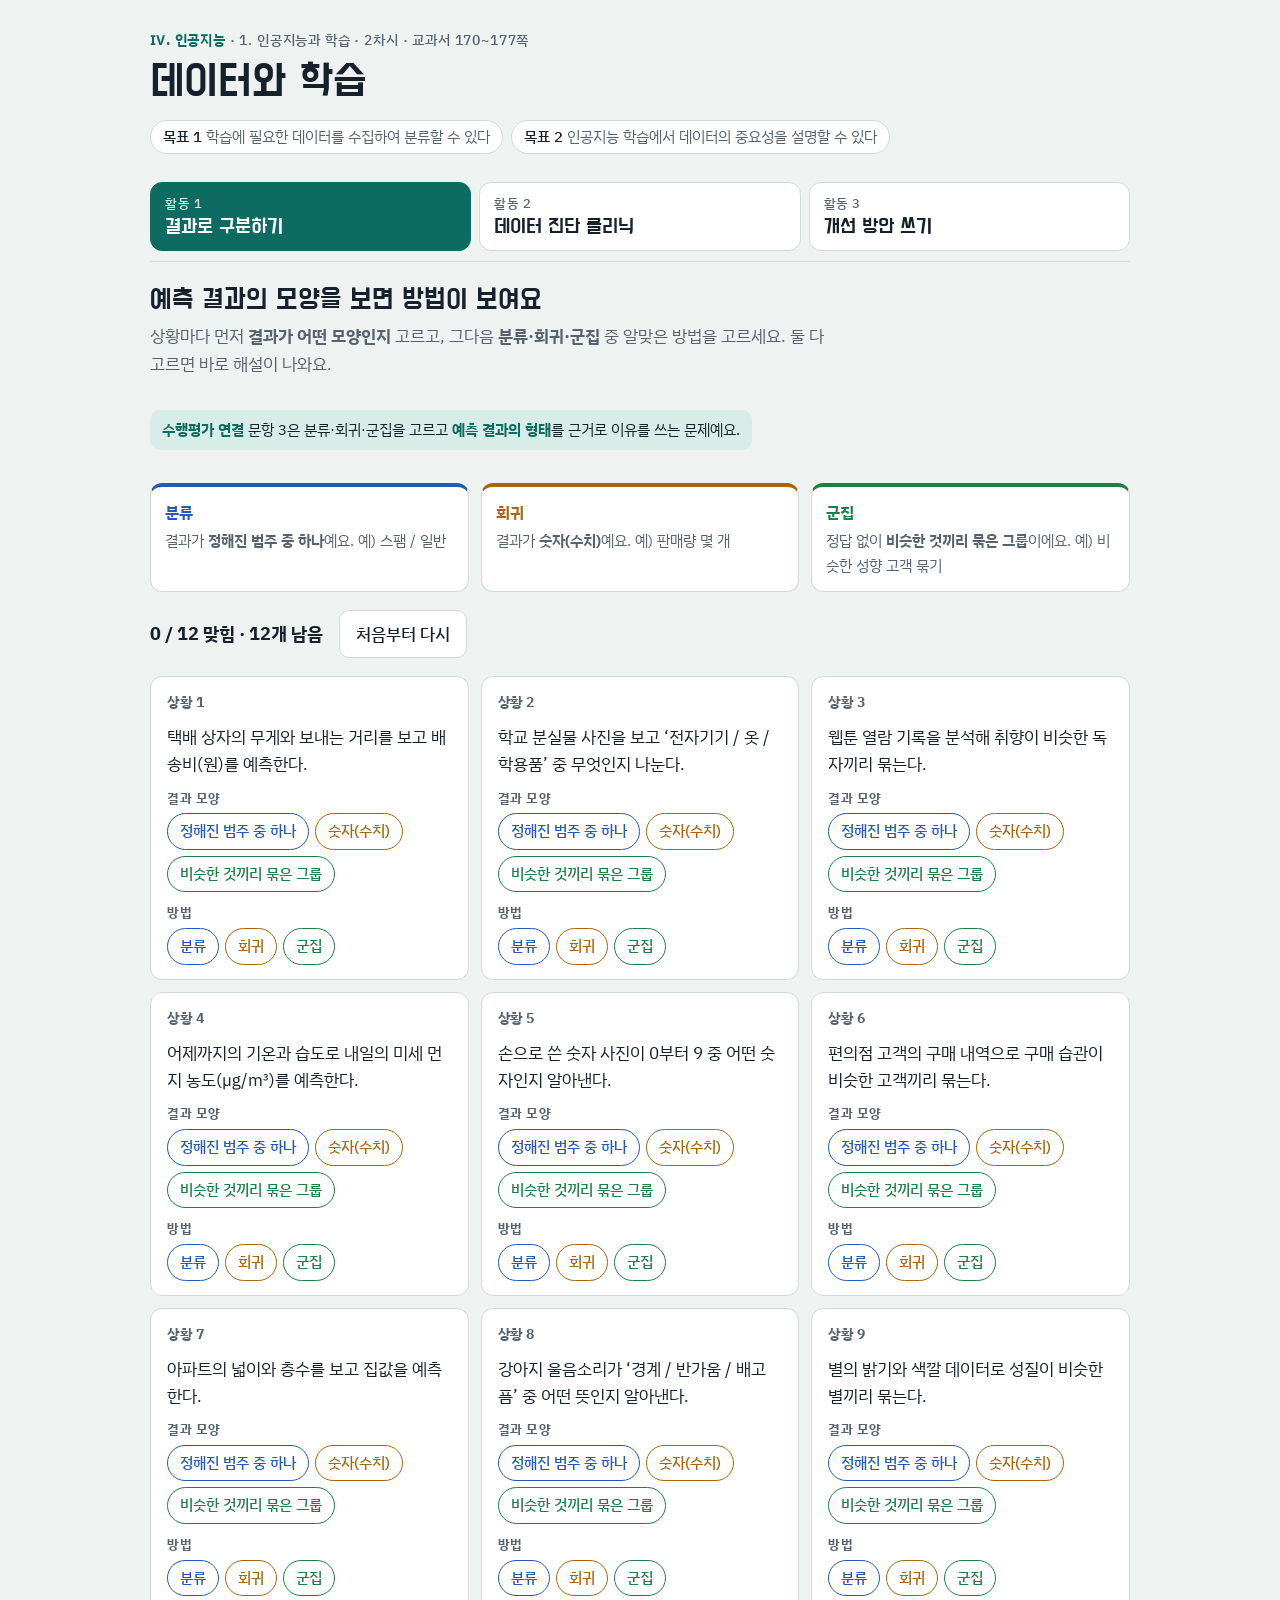
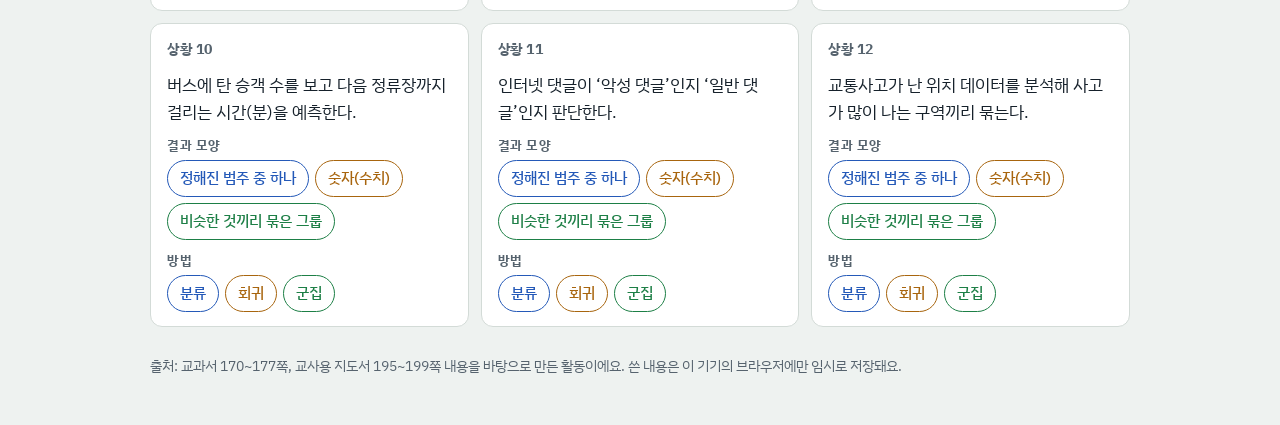
==== ai-lesson2/index.html @ ac7cb2c9 "ai-lesson2: 인공지능 2차시 활동 사이트 추가 Co-Authored-By: Claude Opus 5.5 <noreply@anthropic.com> Claude-Sessio" ====
<!DOCTYPE html>
<html lang="ko">
<head>
<meta charset="utf-8">
<meta name="viewport" content="width=device-width, initial-scale=1, viewport-fit=cover">
<title>인공지능 2차시</title>
<meta name="claude:viewport-fit-sides" content="cover">
<link rel="preconnect" href="https://fonts.googleapis.com">
<link rel="preconnect" href="https://fonts.gstatic.com" crossorigin>
<link rel="stylesheet" href="https://fonts.googleapis.com/css2?family=Do+Hyeon&family=IBM+Plex+Sans+KR:wght@400;500;700&display=swap">
<style>
/* Layout: 교과서식 단원 머리띠 + 큰 활동 탭, 아래에 활동 카드. 분류·회귀·군집과 데이터 문제 유형은 고유색으로 끝까지 일관되게 */
:root{
  --bg:#eef2f0; --surface:#ffffff; --surface-2:#f6f8f7; --ink:#16212b; --muted:#56636e; --line:#d3dbd7;
  --accent:#0d6b62; --accent-ink:#ffffff; --accent-soft:#d8ece8;
  --ok:#1d7f46; --ok-soft:#dcf1e4; --bad:#b8322a; --bad-soft:#f8e0dd; --mid:#9a6a10; --mid-soft:#f6ecd4;
  --t-perc:#2459b8; --t-learn:#1d7f46; --t-opt:#a8650e; --t-auto:#b22e6f; --t-pred:#6a49c9;
  --display:"Do Hyeon","Apple SD Gothic Neo","Malgun Gothic",sans-serif;
  --body:"IBM Plex Sans KR","Apple SD Gothic Neo","Malgun Gothic",system-ui,sans-serif;
  --r:12px;
}
@media (prefers-color-scheme: dark){:root:not([data-theme="light"]){
  --bg:#111816; --surface:#19221f; --surface-2:#1f2a27; --ink:#e6ece9; --muted:#9caaa5; --line:#31403b;
  --accent:#4fc2b4; --accent-ink:#06201c; --accent-soft:#163a35;
  --ok:#5cc98a; --ok-soft:#183626; --bad:#f07a70; --bad-soft:#3d1d1a; --mid:#e3b45a; --mid-soft:#3a2e14;
  --t-perc:#78a6f5; --t-learn:#5cc98a; --t-opt:#e3a957; --t-auto:#f07ab3; --t-pred:#a993f5; color-scheme:dark}}
:root[data-theme="dark"]{
  --bg:#111816; --surface:#19221f; --surface-2:#1f2a27; --ink:#e6ece9; --muted:#9caaa5; --line:#31403b;
  --accent:#4fc2b4; --accent-ink:#06201c; --accent-soft:#163a35;
  --ok:#5cc98a; --ok-soft:#183626; --bad:#f07a70; --bad-soft:#3d1d1a; --mid:#e3b45a; --mid-soft:#3a2e14;
  --t-perc:#78a6f5; --t-learn:#5cc98a; --t-opt:#e3a957; --t-auto:#f07ab3; --t-pred:#a993f5; color-scheme:dark}
*{box-sizing:border-box}
[hidden]{display:none!important}
html,body{margin:0}
:root{padding-top:env(safe-area-inset-top,0px);padding-bottom:env(safe-area-inset-bottom,0px)}
body{background:var(--bg);color:var(--ink);font-family:var(--body);font-size:17px;line-height:1.65;
  padding-left:max(16px,env(safe-area-inset-left,0px));padding-right:max(16px,env(safe-area-inset-right,0px));padding-block:0 48px}
.wrap{max-width:980px;margin:0 auto}
[data-t="perc"]{--tc:var(--t-perc)} [data-t="learn"]{--tc:var(--t-learn)} [data-t="opt"]{--tc:var(--t-opt)}
[data-t="auto"]{--tc:var(--t-auto)} [data-t="pred"]{--tc:var(--t-pred)}
header.top{padding-block:28px 18px;display:grid;gap:6px}
.eyebrow{font-size:14px;letter-spacing:.06em;color:var(--muted);font-weight:500}
.eyebrow b{color:var(--accent)}
h1{font-family:var(--display);font-weight:400;font-size:clamp(30px,5vw,44px);line-height:1.15;margin:0;text-wrap:balance}
.goals{display:flex;flex-wrap:wrap;gap:8px;margin-top:6px}
.goal{font-size:14.5px;background:var(--surface);border:1px solid var(--line);border-radius:999px;padding:4px 12px;color:var(--muted)}
.goal b{color:var(--ink);font-weight:500}
nav.tabs{position:sticky;top:env(safe-area-inset-top,0px);z-index:5;background:var(--bg);padding-block:10px;display:grid;grid-template-columns:repeat(3,minmax(0,1fr));gap:8px;border-bottom:1px solid var(--line)}
body::before{content:"";position:fixed;inset:0 0 auto;height:env(safe-area-inset-top,0px);z-index:10;background:var(--bg)}
.tab{font:inherit;cursor:pointer;text-align:left;border:1.5px solid var(--line);background:var(--surface);color:var(--ink);border-radius:var(--r);padding:10px 14px;display:grid;gap:0;min-width:0}
.tab small{font-size:13px;color:var(--muted);font-weight:500;letter-spacing:.04em}
.tab span{font-family:var(--display);font-size:21px;line-height:1.25}
.tab[aria-selected="true"]{background:var(--accent);border-color:var(--accent);color:var(--accent-ink)}
.tab[aria-selected="true"] small{color:var(--accent-ink);opacity:.85}
.tab:focus-visible,button:focus-visible,textarea:focus-visible{outline:3px solid var(--accent);outline-offset:2px}
section.panel{padding-top:22px;display:grid;gap:18px}
.intro{display:grid;gap:4px}
.intro h2{font-family:var(--display);font-weight:400;font-size:28px;margin:0;line-height:1.2}
.intro p{margin:0;color:var(--muted);max-width:68ch}
.link-note{font-size:14.5px;background:var(--accent-soft);color:var(--ink);border-radius:10px;padding:8px 12px;max-width:max-content}
.link-note b{color:var(--accent)}
.bar{display:flex;flex-wrap:wrap;align-items:center;gap:10px 16px}
.score{font-variant-numeric:tabular-nums;font-weight:700;font-size:18px}
.btn{font:inherit;font-weight:500;cursor:pointer;border-radius:10px;padding:9px 16px;border:1.5px solid var(--line);background:var(--surface);color:var(--ink)}
.btn.primary{background:var(--accent);border-color:var(--accent);color:var(--accent-ink)}
.btn:disabled{opacity:.45;cursor:not-allowed}
/* 활동 1 */
.grid1{display:grid;grid-template-columns:repeat(auto-fill,minmax(270px,1fr));gap:12px}
.card{background:var(--surface);border:1px solid var(--line);border-radius:var(--r);padding:14px 16px;display:grid;gap:10px;align-content:start;min-width:0}
.card .thing{font-size:13.5px;font-weight:700;color:var(--muted);letter-spacing:.04em}
.card .desc{margin:0;font-size:16.5px}
.choice{display:grid;grid-template-columns:1fr 1fr;gap:8px}
.choice button{font:inherit;cursor:pointer;border-radius:10px;padding:8px;border:1.5px solid var(--line);background:var(--surface-2);color:var(--ink);font-weight:500}
.choice button[aria-pressed="true"]{border-color:var(--ink)}
.card.right{border-color:var(--ok);background:linear-gradient(var(--ok-soft),var(--ok-soft)) top/100% 4px no-repeat,var(--surface)}
.card.wrong{border-color:var(--bad);background:linear-gradient(var(--bad-soft),var(--bad-soft)) top/100% 4px no-repeat,var(--surface)}
.fb{font-size:15px;border-radius:8px;padding:8px 10px}
.fb.ok{background:var(--ok-soft)} .fb.no{background:var(--bad-soft)}
.fb b{display:block}
.rule{display:grid;grid-template-columns:1fr 1fr;gap:12px}
.rule > div{background:var(--surface);border:1px solid var(--line);border-radius:var(--r);padding:12px 14px;min-width:0}
.rule h3{margin:0 0 4px;font-size:16px}
.rule p{margin:0;font-size:15px;color:var(--muted)}
/* 특성 참고 */
details.ref{background:var(--surface);border:1px solid var(--line);border-radius:var(--r);padding:10px 14px}
details.ref summary{cursor:pointer;font-weight:500}
.refgrid{display:grid;grid-template-columns:repeat(auto-fill,minmax(170px,1fr));gap:8px;margin-top:10px}
.refgrid div{border-left:4px solid var(--tc);padding:2px 0 2px 10px;font-size:14.5px;min-width:0}
.refgrid b{color:var(--tc);display:block;font-size:15.5px}
/* 활동 2 */
.casepick{display:flex;flex-wrap:wrap;gap:8px}
.casepick button{font:inherit;cursor:pointer;border-radius:999px;padding:6px 14px;border:1.5px solid var(--line);background:var(--surface);color:var(--ink)}
.casepick button[aria-pressed="true"]{background:var(--ink);color:var(--bg);border-color:var(--ink)}
.casetext{background:var(--surface);border:1px solid var(--line);border-radius:var(--r);padding:16px 18px;font-size:18px;line-height:1.95;max-width:none}
.clue{border-bottom:2px dashed var(--muted);padding:1px 2px;border-radius:4px}
.clue sup{font-size:12px;font-weight:700;color:var(--accent);margin-right:2px}
.clue.tagged{border-bottom:3px solid var(--tc);background:color-mix(in srgb,var(--tc) 14%,transparent)}
.rows{display:grid;gap:10px}
.row{background:var(--surface);border:1px solid var(--line);border-radius:var(--r);padding:12px 14px;display:grid;gap:8px;min-width:0}
.row q{font-weight:500}
.row q::before{content:attr(data-n) "  ";color:var(--accent);font-weight:700}
.chips{display:flex;flex-wrap:wrap;gap:6px}
.chip{font:inherit;font-size:15px;cursor:pointer;border-radius:999px;padding:5px 12px;border:1.5px solid var(--tc);background:transparent;color:var(--tc);font-weight:500}
.chip[aria-pressed="true"]{background:var(--tc);color:var(--surface)}
.mark{font-size:15px;border-radius:8px;padding:6px 10px}
.mark.ok{background:var(--ok-soft)} .mark.no{background:var(--bad-soft)} .mark.mid{background:var(--mid-soft)}
/* 활동 3 */
.two{display:grid;grid-template-columns:minmax(0,1.25fr) minmax(0,1fr);gap:18px;align-items:start}
.step{display:grid;gap:8px}
.step h3{margin:0;font-size:16px;display:flex;gap:8px;align-items:baseline}
.step h3 i{font-style:normal;color:var(--accent);font-family:var(--display);font-size:20px;font-weight:400}
.prompt{background:var(--surface-2);border:1px dashed var(--line);border-radius:10px;padding:10px 12px;font-size:15.5px}
.pairsel{display:grid;grid-template-columns:1fr 1fr;gap:10px}
.pairsel > div{display:grid;gap:6px;min-width:0}
.pairsel label{font-size:14px;color:var(--muted);font-weight:500}
textarea{font:inherit;font-size:16px;width:100%;min-height:92px;resize:vertical;border:1.5px solid var(--line);border-radius:10px;padding:10px 12px;background:var(--surface);color:var(--ink)}
textarea.rel{min-height:120px}
.starter{font-size:14px;color:var(--muted)}
.check{position:sticky;top:calc(env(safe-area-inset-top,0px) + 92px);background:var(--surface);border:1px solid var(--line);border-radius:var(--r);padding:14px 16px;display:grid;gap:10px}
.check h3{margin:0;font-family:var(--display);font-weight:400;font-size:22px}
.check ul{list-style:none;margin:0;padding:0;display:grid;gap:8px}
.check li{display:grid;grid-template-columns:24px 1fr;gap:6px;font-size:15px;align-items:start}
.check li .dot{width:20px;height:20px;border-radius:50%;border:2px solid var(--line);margin-top:3px;display:grid;place-items:center;font-size:12px;font-weight:700}
.check li.done .dot{background:var(--ok);border-color:var(--ok);color:var(--surface)}
.check li .hint{display:block;color:var(--muted);font-size:13.5px}
.level{border-radius:10px;padding:10px 12px;font-weight:500}
.level small{display:block;font-weight:400;color:var(--muted);font-size:13px}
.model{background:var(--surface-2);border-radius:10px;padding:12px 14px;font-size:15.5px}
.model p{margin:0 0 6px}
.toast{font-size:14px;color:var(--ok);min-height:1.2em}
footer{margin-top:28px;font-size:13.5px;color:var(--muted);display:grid;gap:12px}
footer p{margin:0}
a.btn{text-decoration:none;display:inline-flex;align-items:center}
.teacher{color:var(--ink);font-size:15px}
.tset{display:grid;gap:10px;margin-top:10px}
.trow{display:flex;flex-wrap:wrap;gap:8px}
.trow input{font:inherit;flex:1 1 260px;min-width:0;border:1.5px solid var(--line);border-radius:10px;padding:8px 12px;background:var(--surface);color:var(--ink)}
.trow input:focus-visible{outline:3px solid var(--accent);outline-offset:2px}
.tstatus{font-weight:500;min-height:1.2em}
.tstatus.ok{color:var(--ok)} .tstatus.no{color:var(--bad)}
.tbox{display:grid;gap:6px;background:var(--surface-2);border-radius:10px;padding:10px 12px;min-width:0}
.tbox code,.tset code{font-size:13.5px;word-break:break-all;overflow-wrap:anywhere}
.trow label{align-self:center}
.trow input.num{flex:0 0 5.5em}
.btn.sm{padding:5px 10px;font-size:14px}
.classpick{display:inline-flex;align-items:center;gap:6px;font-weight:500}
.classpick select{font:inherit;border:1.5px solid var(--line);border-radius:10px;padding:8px 10px;background:var(--surface);color:var(--ink)}
.classpick select:focus-visible{outline:3px solid var(--accent);outline-offset:2px}
.crows{display:grid;gap:6px}
.crow{display:grid;grid-template-columns:6.5em minmax(0,1fr) auto;gap:6px}
.crow input{font:inherit;font-size:15px;min-width:0;border:1.5px solid var(--line);border-radius:10px;padding:7px 10px;background:var(--surface);color:var(--ink)}
.crow input:focus-visible{outline:3px solid var(--accent);outline-offset:1px}
.crow input.bad{border-color:var(--bad);background:var(--bad-soft)}
.clinks{list-style:none;margin:0;padding:0;display:grid;gap:6px}
.clinks li{display:grid;grid-template-columns:4.5em minmax(0,1fr) auto;gap:8px;align-items:center}
.snippet{margin:0;font-size:13px;background:var(--surface);border:1px solid var(--line);border-radius:8px;padding:8px 10px;overflow-x:auto;white-space:pre;color:var(--ink)}
@media (max-width:760px){
  .two{grid-template-columns:minmax(0,1fr)} .check{position:static}
  .tab span{font-size:17px} .tab{padding:8px 10px}
  .rule{grid-template-columns:minmax(0,1fr)}
}
@media (max-width:440px){ .pairsel{grid-template-columns:minmax(0,1fr)} .tab small{display:none} }
@media (prefers-reduced-motion:no-preference){ .card,.clue,.chip,.tab{transition:background-color .15s,border-color .15s} }
[data-t="cls"]{--tc:var(--t-perc)} [data-t="reg"]{--tc:var(--t-opt)} [data-t="clu"]{--tc:var(--t-learn)} [data-t="lab"]{--tc:var(--t-auto)}
.rule3{grid-template-columns:repeat(3,minmax(0,1fr))}
.rule3 > div{border-top:4px solid var(--tc)}
.rule3 h3{color:var(--tc)}
.pick{display:grid;gap:4px}
.pl{font-size:13px;font-weight:700;color:var(--muted);letter-spacing:.04em}
.item3{display:grid;gap:6px;background:var(--surface);border:1px solid var(--line);border-radius:var(--r);padding:12px 14px}
textarea.sm{min-height:64px}
.casetext{white-space:normal}
@media (max-width:760px){ .rule3{grid-template-columns:minmax(0,1fr)} }
</style>
</head>
<body>

<div class="wrap">
  <header class="top">
    <div class="eyebrow"><b>Ⅳ. 인공지능</b> · 1. 인공지능과 학습 · 2차시 · 교과서 170~177쪽</div>
    <h1>데이터와 학습</h1>
    <div class="goals">
      <span class="goal"><b>목표 1</b> 학습에 필요한 데이터를 수집하여 분류할 수 있다</span>
      <span class="goal"><b>목표 2</b> 인공지능 학습에서 데이터의 중요성을 설명할 수 있다</span>
    </div>
  </header>

  <nav class="tabs" role="tablist" aria-label="활동">
    <button class="tab" role="tab" id="tab-types" aria-controls="types" data-k="types"><small>활동 1</small><span>결과로 구분하기</span></button>
    <button class="tab" role="tab" id="tab-clinic" aria-controls="clinic" data-k="clinic"><small>활동 2</small><span>데이터 진단 클리닉</span></button>
    <button class="tab" role="tab" id="tab-fix" aria-controls="fix" data-k="fix"><small>활동 3</small><span>개선 방안 쓰기</span></button>
  </nav>

  <!-- 활동 1: 결과로 구분하기 -->
  <section class="panel" id="types" role="tabpanel" aria-labelledby="tab-types">
    <div class="intro">
      <h2>예측 결과의 모양을 보면 방법이 보여요</h2>
      <p>상황마다 먼저 <b>결과가 어떤 모양인지</b> 고르고, 그다음 <b>분류·회귀·군집</b> 중 알맞은 방법을 고르세요. 둘 다 고르면 바로 해설이 나와요.</p>
    </div>
    <p class="link-note"><b>수행평가 연결</b> 문항 3은 분류·회귀·군집을 고르고 <b>예측 결과의 형태</b>를 근거로 이유를 쓰는 문제예요.</p>
    <div class="rule rule3">
      <div data-t="cls"><h3>분류</h3><p>결과가 <b>정해진 범주 중 하나</b>예요. 예) 스팸 / 일반</p></div>
      <div data-t="reg"><h3>회귀</h3><p>결과가 <b>숫자(수치)</b>예요. 예) 판매량 몇 개</p></div>
      <div data-t="clu"><h3>군집</h3><p>정답 없이 <b>비슷한 것끼리 묶은 그룹</b>이에요. 예) 비슷한 성향 고객 묶기</p></div>
    </div>
    <div class="bar">
      <span class="score" id="s1">0 / 12 맞힘</span>
      <button class="btn" id="reset1">처음부터 다시</button>
    </div>
    <div class="grid1" id="grid1"></div>
  </section>

  <!-- 활동 2: 데이터 진단 클리닉 -->
  <section class="panel" id="clinic" role="tabpanel" aria-labelledby="tab-clinic" hidden>
    <div class="intro">
      <h2>이 데이터, 어디가 아플까?</h2>
      <p>사례를 읽고 데이터나 평가 방법에 있는 문제를 <b>모두</b> 골라 <b>진단하기</b>를 누르세요. 문제가 없는 항목은 고르지 않아요.</p>
    </div>
    <p class="link-note"><b>수행평가 연결</b> 문항 2는 <b>평가 방법 · 데이터 양 · 데이터 구성(다양성)</b>의 문제를 찾고 개선 방안을 쓰는 문제예요.</p>
    <div class="casepick" id="pick2" aria-label="사례 고르기"></div>
    <div class="casetext" id="text2"></div>
    <div class="rows" id="rows2"></div>
    <div class="bar">
      <button class="btn primary" id="grade2">진단하기</button>
      <button class="btn" id="reset2">다시 하기</button>
      <span class="score" id="s2"></span>
    </div>
  </section>

  <!-- 활동 3: 개선 방안 쓰기 -->
  <section class="panel" id="fix" role="tabpanel" aria-labelledby="tab-fix" hidden>
    <div class="intro">
      <h2>문제 3가지와 개선 방안 쓰기</h2>
      <p>수행평가 문항 2와 같은 형식이에요. 사례를 고르고, 세 가지 문제를 각각 설명한 뒤 개선 방안을 쓰세요. 오른쪽 점검표가 쓰는 동안 바로 확인해 줘요.</p>
    </div>
    <p class="link-note"><b>채점기준 9점</b> 평가 방법 · 데이터 양 · 데이터 구성의 문제 3가지를 모두 정확히 설명하고, 각각 타당한 개선 방안을 제시</p>
    <div class="two">
      <div class="step" style="gap:18px">
        <div class="step">
          <h3><i>1</i> 사례 고르기</h3>
          <div class="casepick" id="pick3"></div>
          <div class="casetext" id="text3" style="font-size:17px;line-height:1.8"></div>
        </div>
        <div class="step" id="items3"></div>
        <div class="bar">
          <label class="classpick" id="classWrap" hidden>우리 반 <select id="classSel"></select></label>
          <a class="btn primary" id="padlet3" target="_blank" rel="noopener" hidden>복사하고 패들렛에 붙이기 ↗</a>
          <button class="btn" id="copy3">내 답안 복사하기</button>
          <button class="btn" id="model3">예시 답안 보기</button>
          <button class="btn" id="clear3">지우기</button>
          <span class="toast" id="toast3" aria-live="polite"></span>
        </div>
        <p class="mark no" id="padletBad" hidden>선생님이 준 링크가 중간에 잘려서 우리 반 패들렛 목록을 불러오지 못했어요. 노션 수업 링크나 QR 코드로 다시 들어와 주세요.</p>
        <p class="starter" id="padletHelp" hidden><span id="classHint">우리 반을 고른 뒤 </span>버튼을 누르면 답안이 복사되고 패들렛이 새 탭으로 열려요. 패들렛에서 <b>+</b>를 눌러 게시물 내용에 붙여 넣기(Ctrl+V) 하세요. 제목에는 학번과 이름을 써 주세요.</p>
        <div class="model" id="modelbox" hidden></div>
      </div>
      <aside class="check" aria-live="polite">
        <h3>자가 점검표</h3>
        <ul id="checks"></ul>
        <div class="level" id="level"></div>
      </aside>
    </div>
  </section>

  <footer>
    <p>출처: 교과서 170~177쪽, 교사용 지도서 195~199쪽 내용을 바탕으로 만든 활동이에요. 쓴 내용은 이 기기의 브라우저에만 임시로 저장돼요.</p>
    <details class="ref teacher" id="teacher" hidden>
      <summary>선생님 설정 · 반별 패들렛 연결</summary>
      <div class="tset">
        <p>반마다 활동 3(개선 방안 쓰기) 답안을 받을 패들렛 주소를 넣으세요. <b>padlet.com</b> 주소만 쓸 수 있어요. 패들렛을 하나만 쓴다면 한 줄만 채우면 돼요.</p>
        <div class="trow">
          <label for="classCount" class="starter">반 수</label>
          <input id="classCount" class="num" type="number" min="1" max="30" value="9">
          <button class="btn" id="makeRows">반 수만큼 줄 만들기</button>
        </div>
        <div class="crows" id="classRows"></div>
        <div class="trow">
          <button class="btn" id="addRow">+ 반 추가</button>
          <button class="btn primary" id="saveRows">이 기기에 저장</button>
          <button class="btn" id="clearRows">모두 지우기</button>
        </div>
        <p class="tstatus" id="padletStatus" aria-live="polite"></p>
        <p class="starter" id="activeNow"></p>
        <div class="tbox" id="shareBox" hidden>
          <b>전체 반 공용 링크</b>
          <span class="starter">학생이 활동 3에서 자기 반을 골라 제출해요. 노션처럼 한곳에 링크 하나만 올릴 때 좋아요. 이 링크로 한 번 들어온 기기는 반 목록을 기억해서, 다음에 그냥 주소로 들어와도 패들렛 버튼이 나와요.</span>
          <code id="shareLink"></code>
          <div><button class="btn sm" data-copy="shareLink">링크 복사</button></div>
          <b>반별 링크</b>
          <span class="starter">반이 정해진 링크라서 학생이 반을 고를 필요가 없어요. 반마다 다른 곳(클래스룸 등)에 올릴 때 좋아요.</span>
          <ul class="clinks" id="classLinks"></ul>
          <b>코드에 넣을 설정</b>
          <span class="starter">index.html 스크립트 맨 위의 <code>PADLETS</code> 부분을 이 내용으로 바꾸면, 링크에 아무것도 붙이지 않아도 이 반 목록이 항상 적용돼요.</span>
          <pre class="snippet" id="codeSnippet"></pre>
          <div><button class="btn sm" data-copy="codeSnippet">설정 복사</button></div>
        </div>
        <p class="starter">이 설정 칸은 사이트 주소 끝에 <code>#teacher</code>를 붙여 열 때만 보여요. 학생 화면과 학생용 링크에서는 보이지 않아요.</p>
        <p class="starter">적용 순서: ① 학생용 링크(공용·반별) → ② 코드에 적은 <code>PADLETS</code> → ③ 이 기기에 저장한 목록(전자칠판처럼 한 기기에서만 쓸 때).</p>
      </div>
    </details>
  </footer>
</div>
</div>

<script>
/* ===== 선생님 설정: 반별 패들렛 =====
   ["반 이름", "패들렛 주소"] 를 한 줄에 하나씩 넣으세요. 반 수는 학교에 맞게 줄을 늘리거나 줄이면 돼요.
   비워 두면 사이트 주소 끝에 #teacher 를 붙여 연 '선생님 설정'에서 정할 수 있어요.
   예)
   const PADLETS = [
     ["1반", "https://padlet.com/teacher/ai-1"],
     ["2반", "https://padlet.com/teacher/ai-2"],
   ];  */
const PADLETS = [
];
/* =================================== */
const $=s=>document.querySelector(s);
const esc=s=>String(s).replace(/[&<>"]/g,c=>({'&':'&amp;','<':'&lt;','>':'&gt;','"':'&quot;'}[c]));
const store={get(k,d){try{const v=localStorage.getItem('ai2-'+k);return v?JSON.parse(v):d}catch(e){return d}},set(k,v){try{localStorage.setItem('ai2-'+k,JSON.stringify(v))}catch(e){}}};

/* 탭 */
const KEYS=['types','clinic','fix'];
function showTab(k){ if(!KEYS.includes(k))k=KEYS[0];
  KEYS.forEach(x=>{ $('#'+x).hidden=x!==k; document.querySelector(`.tab[data-k="${x}"]`).setAttribute('aria-selected',x===k);});
  store.set('tab',k); }
document.querySelectorAll('.tab').forEach(b=>b.addEventListener('click',()=>{showTab(b.dataset.k); try{history.replaceState(null,'','#'+b.dataset.k)}catch(e){} window.scrollTo({top:0})}));
{ const h=(location.hash||'').slice(1); showTab(KEYS.includes(h)?h:store.get('tab','types')); }

/* 활동 1: 결과로 구분하기 */
const FORMS=[{id:'cat',name:'정해진 범주 중 하나',t:'cls'},{id:'num',name:'숫자(수치)',t:'reg'},{id:'grp',name:'비슷한 것끼리 묶은 그룹',t:'clu'}];
const TYPES=[{id:'cls',name:'분류'},{id:'reg',name:'회귀'},{id:'clu',name:'군집'}];
const TYN=Object.fromEntries(TYPES.map(t=>[t.id,t.name]));
const SITS=[
 {d:'택배 상자의 무게와 보내는 거리를 보고 배송비(원)를 예측한다.',a:'reg',w:'결과가 ‘몇 원’이라는 숫자예요. 숫자를 예측하니 회귀예요.'},
 {d:'학교 분실물 사진을 보고 ‘전자기기 / 옷 / 학용품’ 중 무엇인지 나눈다.',a:'cls',w:'결과가 미리 정해 둔 세 범주 중 하나예요. 그래서 분류예요.'},
 {d:'웹툰 열람 기록을 분석해 취향이 비슷한 독자끼리 묶는다.',a:'clu',w:'정해진 정답 없이 비슷한 독자끼리 그룹을 만들어요. 그래서 군집이에요.'},
 {d:'어제까지의 기온과 습도로 내일의 미세 먼지 농도(㎍/㎥)를 예측한다.',a:'reg',w:'결과가 농도라는 숫자 값이에요. 그래서 회귀예요.'},
 {d:'손으로 쓴 숫자 사진이 0부터 9 중 어떤 숫자인지 알아낸다.',a:'cls',w:'결과가 0~9라는 10개의 정해진 범주 중 하나예요. 숫자 모양이지만 ‘값의 크기’를 예측하는 게 아니라 범주를 고르는 것이라 분류예요.'},
 {d:'편의점 고객의 구매 내역으로 구매 습관이 비슷한 고객끼리 묶는다.',a:'clu',w:'미리 정한 범주 없이 비슷한 고객끼리 그룹을 만들어요. 그래서 군집이에요.'},
 {d:'아파트의 넓이와 층수를 보고 집값을 예측한다.',a:'reg',w:'결과가 가격이라는 숫자예요. 그래서 회귀예요.'},
 {d:'강아지 울음소리가 ‘경계 / 반가움 / 배고픔’ 중 어떤 뜻인지 알아낸다.',a:'cls',w:'결과가 정해 둔 세 가지 뜻 중 하나예요. 그래서 분류예요.'},
 {d:'별의 밝기와 색깔 데이터로 성질이 비슷한 별끼리 묶는다.',a:'clu',w:'정답 없이 비슷한 별끼리 그룹을 만들어요. 그래서 군집이에요.'},
 {d:'버스에 탄 승객 수를 보고 다음 정류장까지 걸리는 시간(분)을 예측한다.',a:'reg',w:'결과가 ‘몇 분’이라는 숫자예요. 그래서 회귀예요.'},
 {d:'인터넷 댓글이 ‘악성 댓글’인지 ‘일반 댓글’인지 판단한다.',a:'cls',w:'결과가 두 범주 중 하나예요. 그래서 분류예요.'},
 {d:'교통사고가 난 위치 데이터를 분석해 사고가 많이 나는 구역끼리 묶는다.',a:'clu',w:'정해진 정답 없이 위치가 비슷한 사고끼리 구역으로 묶어요. 그래서 군집이에요.'}];
const FORM_OF={cls:'cat',reg:'num',clu:'grp'};
let a1=store.get('a1',{});
function render1(){
  const g=$('#grid1'); g.innerHTML=''; let ok=0, done=0;
  SITS.forEach((it,i)=>{
    const s=a1[i]||{}; const both=s.f&&s.t; if(both)done++;
    const right=both&&s.t===it.a&&s.f===FORM_OF[it.a]; if(right)ok++;
    const c=document.createElement('div'); c.className='card'+(both?(right?' right':' wrong'):'');
    let fb='';
    if(both){ const fRight=s.f===FORM_OF[it.a], tRight=s.t===it.a;
      const head=right?'맞았어요':(tRight&&!fRight?'방법은 맞았지만 결과 모양을 다시 봐요':(!tRight&&fRight?'결과 모양은 맞았어요. 방법을 다시 골라 봐요':'다시 생각해 봐요'));
      fb=`<div class="fb ${right?'ok':'no'}"><b>${head} · 정답: ${FORMS.find(f=>f.id===FORM_OF[it.a]).name} → ${TYN[it.a]}</b>${esc(it.w)}</div>`; }
    c.innerHTML=`<span class="thing">상황 ${i+1}</span><p class="desc">${esc(it.d)}</p>
      <div class="pick"><span class="pl">결과 모양</span><div class="chips">${FORMS.map(f=>`<button class="chip" data-t="${f.t}" data-f="${f.id}" aria-pressed="${s.f===f.id}">${f.name}</button>`).join('')}</div></div>
      <div class="pick"><span class="pl">방법</span><div class="chips">${TYPES.map(t=>`<button class="chip" data-t="${t.id}" data-ty="${t.id}" aria-pressed="${s.t===t.id}">${t.name}</button>`).join('')}</div></div>${fb}`;
    c.querySelectorAll('[data-f]').forEach(b=>b.addEventListener('click',()=>{a1[i]={...(a1[i]||{}),f:b.dataset.f};store.set('a1',a1);render1();}));
    c.querySelectorAll('[data-ty]').forEach(b=>b.addEventListener('click',()=>{a1[i]={...(a1[i]||{}),t:b.dataset.ty};store.set('a1',a1);render1();}));
    g.appendChild(c);
  });
  $('#s1').textContent=`${ok} / 12 맞힘`+(done<12?` · ${12-done}개 남음`:' · 완료!');
}
$('#reset1').addEventListener('click',()=>{a1={};store.set('a1',a1);render1();});
render1();

/* 활동 2: 데이터 진단 클리닉 */
const PROBS=[{id:'eval',name:'평가 방법',t:'cls'},{id:'amount',name:'데이터 양',t:'reg'},{id:'div',name:'데이터 구성(다양성)',t:'clu'},{id:'label',name:'레이블(정답) 오류',t:'lab'}];
const PN=Object.fromEntries(PROBS.map(p=>[p.id,p.name]));
const CLINIC=[
 {id:'apple',name:'서준 · 사과 vs 배',text:'서준이는 ‘사과 vs 배’ 분류 모델을 만들려고 마트 과일 코너, 집, 급식실 등 여러 곳에서 사과 사진 60장과 배 사진 60장을 여러 각도로 찍었다. 120장을 모두 학습에 쓴 뒤, 같은 120장으로 평가했더니 정확도가 98%였다.',
  has:{eval:'학습에 쓴 120장으로 그대로 평가했어요. 이미 본 사진이라 실력보다 점수가 높게 나와요. → 사진을 훈련 데이터와 테스트 데이터로 8:2(또는 7:3) 정도로 나누고, 학습에 쓰지 않은 테스트 데이터로 평가해요.'},
  no:{amount:'사과와 배가 60장씩으로 양이 같아요.',div:'여러 장소와 각도에서 찍어 다양해요.',label:'레이블이 잘못 붙었다는 내용은 없어요.'}},
 {id:'mask',name:'하은 · 마스크 착용 vs 미착용',text:'하은이는 ‘마스크 착용 vs 미착용’ 모델을 만들려고 반 친구 20명의 사진을 교실, 복도, 운동장에서 찍었다. 마스크를 쓴 사진은 200장, 쓰지 않은 사진은 15장이었다. 모은 사진을 8:2로 나눠 학습과 평가에 썼다.',
  has:{amount:'착용 200장, 미착용 15장으로 한쪽이 훨씬 많아요. 모델이 무엇이든 ‘착용’이라고 답하기 쉬워요. → 미착용 사진을 더 모아 두 클래스의 양을 비슷하게 맞춰요.'},
  no:{eval:'8:2로 나눠 학습과 평가에 따로 썼어요.',div:'여러 친구와 여러 장소에서 찍어 다양해요.',label:'레이블이 잘못 붙었다는 내용은 없어요.'}},
 {id:'pencil',name:'지호 · 연필 vs 볼펜',text:'지호는 ‘연필 vs 볼펜’ 모델을 만들려고 자기 필통에 있는 연필 2자루와 볼펜 2자루를 흰 책상 위에 올려놓고 각각 100장씩 찍었다. 8:2로 나눠 평가하니 정확도 99%가 나왔지만, 친구 책상 위의 연필은 잘 알아보지 못했다.',
  has:{div:'같은 흰 책상 위에서 같은 연필·볼펜만 찍어서 다양하지 않아요. 새로운 배경이나 다른 모양의 연필은 알아보지 못해요. → 여러 장소·배경·조명에서, 여러 종류의 연필과 볼펜을 찍어요.'},
  no:{eval:'8:2로 나눠 평가했어요.',amount:'100장씩으로 양이 같아요.',label:'레이블이 잘못 붙었다는 내용은 없어요.'}},
 {id:'sky',name:'민지 · 맑은 하늘 vs 흐린 하늘',text:'민지는 학교 옥상에서 오후 3시에만 맑은 하늘 사진 8장과 흐린 하늘 사진 7장을 찍었다. 15장을 모두 학습에 쓰고, 같은 15장으로 평가했다.',
  has:{eval:'학습에 쓴 15장으로 그대로 평가했어요. → 훈련 데이터와 테스트 데이터를 나누고, 학습에 쓰지 않은 사진으로 평가해요.',amount:'모두 합쳐 15장뿐이라 학습하기에 너무 적어요. → 사진을 훨씬 더 많이 모아요.',div:'한 장소에서 같은 시각에만 찍었어요. → 여러 장소, 여러 시간대(아침·저녁), 여러 계절에 찍어요.'},
  no:{label:'레이블이 잘못 붙었다는 내용은 없어요.'}},
 {id:'banana',name:'도윤 · 익은 바나나 vs 덜 익은 바나나',text:'도윤이는 여러 마트와 집에서 다양한 조명으로 익은 바나나 150장, 덜 익은 바나나 150장을 찍어 8:2로 나눴다. 그런데 정리하다 보니 덜 익은 바나나 사진 30장에 ‘익은 바나나’라는 레이블이 붙어 있었다.',
  has:{label:'덜 익은 바나나 30장에 정답이 잘못 붙어 있어요. 틀린 정답을 배우면 모델도 틀리게 판단해요. → 레이블을 하나씩 확인해 바르게 고쳐요.'},
  no:{eval:'8:2로 나눴어요.',amount:'150장씩으로 양이 같아요.',div:'여러 장소와 조명에서 찍었어요.'}}];
let c2=store.get('c2',0), a2=store.get('a2',{}), graded2=false;
function pickers(el,list,cur,on){ el.innerHTML=list.map((c,i)=>`<button aria-pressed="${i===cur}" data-i="${i}">${esc(c.name)}</button>`).join('');
  el.querySelectorAll('button').forEach(b=>b.addEventListener('click',()=>on(+b.dataset.i))); }
function render2(){
  const cs=CLINIC[c2], sel=a2[cs.id]||[];
  pickers($('#pick2'),CLINIC,c2,i=>{c2=i;store.set('c2',i);graded2=false;render2();});
  $('#text2').textContent=cs.text;
  const rows=$('#rows2'); rows.innerHTML='';
  const r=document.createElement('div'); r.className='row';
  r.innerHTML=`<b>문제가 있는 항목을 모두 고르세요</b><div class="chips">${PROBS.map(p=>`<button class="chip" data-t="${p.t}" data-p="${p.id}" aria-pressed="${sel.includes(p.id)}">${p.name}</button>`).join('')}</div>`;
  r.querySelectorAll('[data-p]').forEach(b=>b.addEventListener('click',()=>{ let s=a2[cs.id]||[]; const p=b.dataset.p; s=s.includes(p)?s.filter(x=>x!==p):[...s,p]; a2[cs.id]=s; store.set('a2',a2); graded2=false; render2(); }));
  rows.appendChild(r);
  let ok=0;
  if(graded2){
    PROBS.forEach(p=>{ const truth=!!cs.has[p.id], pick=sel.includes(p.id), right=truth===pick; if(right)ok++;
      const m=document.createElement('div'); m.className='mark '+(right?'ok':(truth?'no':'mid'));
      const head=truth?(pick?'문제 있음 · 잘 찾았어요':'문제 있음 · 놓쳤어요'):(pick?'문제 없음 · 고르지 않아야 해요':'문제 없음 · 맞아요');
      m.innerHTML=`<b>${p.name}: ${head}</b><br>${esc(truth?cs.has[p.id]:cs.no[p.id])}`;
      rows.appendChild(m); });
  }
  $('#s2').textContent=graded2?`${ok} / 4 항목 정확`:'';
}
$('#grade2').addEventListener('click',()=>{graded2=true;render2();});
$('#reset2').addEventListener('click',()=>{a2[CLINIC[c2].id]=[];store.set('a2',a2);graded2=false;render2();});
render2();

/* 활동 3: 개선 방안 쓰기 */
const WCASES=[
 {id:'spoon',name:'예린 · 젓가락 vs 숟가락',text:'예린이는 ‘젓가락 vs 숟가락’ 분류 모델을 만들기 위해 사진을 수집했다. 시간이 부족했던 예린이는 자기 집 식탁 매트 위에서만 젓가락 85장, 숟가락 15장, 총 100장을 찍었다(모든 사진의 배경이 같은 식탁 매트였다). 예린이는 100장을 모두 학습에 사용했고, 학습에 썼던 100장을 그대로 다시 사용해 평가했더니 “정확도 100%”가 나와 무척 뿌듯해했다.',
  model:{eval:['학습에 사용한 100장을 그대로 평가에 다시 사용했다. 모델이 이미 학습한 사진이라 정답을 기억해서 맞힐 수 있으므로, 정확도 100%는 실제 실력보다 높게 나온 결과이다.','사진을 훈련 데이터와 테스트 데이터로 8:2 정도로 나누고, 학습에 사용하지 않은 테스트 데이터로 평가해야 한다.'],
   amount:['젓가락은 85장, 숟가락은 15장으로 두 클래스의 데이터 양 차이가 크다. 모델이 데이터가 많은 젓가락으로 예측하는 경향이 생길 수 있다.','숟가락 사진을 더 모아서 두 클래스의 데이터 양을 비슷하게 맞춘다.'],
   div:['모든 사진을 같은 식탁 매트 위에서만 찍어 배경이 똑같다. 모델이 물건이 아니라 배경을 보고 판단할 수 있고, 다른 장소에서는 잘 알아보지 못한다.','여러 장소와 배경, 다양한 조명과 각도에서, 여러 종류의 젓가락과 숟가락을 찍어 데이터를 다양하게 만든다.']}},
 {id:'ball',name:'태민 · 축구공 vs 농구공',text:'태민이는 ‘축구공 vs 농구공’ 분류 모델을 만들기 위해 학교 체육관 바닥에서만 축구공 사진 70장과 농구공 사진 10장을 찍었다. 80장을 모두 학습시킨 뒤, 그중 20장을 골라 다시 평가했더니 “정확도 100%”가 나왔다.',
  model:{eval:['학습에 사용한 80장 중에서 20장을 골라 평가했다. 이미 학습한 사진으로 평가했기 때문에 정확도가 실제보다 높게 나온다.','처음부터 사진을 훈련 데이터와 테스트 데이터로 나누고, 학습에 쓰지 않은 사진으로 평가한다.'],
   amount:['축구공 70장, 농구공 10장으로 데이터 양이 한쪽으로 치우쳐 있다. 농구공을 잘 구분하지 못할 수 있다.','농구공 사진을 더 모아 두 클래스의 양을 비슷하게 맞춘다.'],
   div:['체육관 바닥에서만 찍어 배경이 모두 같다. 운동장이나 교실처럼 다른 곳에 있는 공은 알아보지 못할 수 있다.','운동장, 교실, 집 등 여러 장소와 배경에서, 다양한 각도와 여러 종류의 공을 찍는다.']}},
 {id:'signal',name:'수아 · 빨간불 vs 초록불',text:'수아는 ‘보행 신호 빨간불 vs 초록불’ 분류 모델을 만들기 위해 집 앞 횡단보도 한 곳에서 낮에만 빨간불 사진 90장과 초록불 사진 30장을 찍었다. 120장을 모두 학습에 쓰고, 같은 120장으로 평가했더니 “정확도 100%”가 나왔다.',
  model:{eval:['학습에 쓴 120장으로 그대로 평가했다. 이미 학습한 사진이라 정답을 기억해서 맞힐 수 있으므로 정확도가 과대 평가된다.','사진을 훈련 데이터와 테스트 데이터로 7:3 정도로 나누고, 테스트 데이터는 학습에 쓰지 않고 평가에만 사용한다.'],
   amount:['빨간불 90장, 초록불 30장으로 데이터 양 차이가 커서, 모델이 빨간불 쪽으로 판단하기 쉽다.','초록불 사진을 더 찍어서 두 클래스의 데이터 양을 비슷하게 맞춘다.'],
   div:['한 횡단보도에서 낮에만 찍어 장소와 시간이 다양하지 않다. 밤이나 비 오는 날, 다른 횡단보도의 신호는 잘 알아보지 못할 수 있다.','여러 횡단보도에서 낮과 밤, 맑은 날과 비 오는 날 등 다양한 상황의 사진을 모은다.']}}];
const ITEMS3=[
 {id:'eval',name:'① 평가 방법의 문제',kp:['같은사진','같은데이터','그대로','학습에사용한','학습에쓴','학습에썼던','학습한','훈련데이터로','이미본','이미학습','외워','기억','과대'],kf:['테스트데이터','나누','나눠','분리','7:3','8:2','학습에쓰지않은','학습에사용하지않은','새로운사진','새로운데이터','처음보는'],
  hp:'어떤 사진으로 평가했는지, 그게 왜 문제인지 써 보세요.',hf:'훈련 데이터와 테스트 데이터를 어떻게 나눌지 써 보세요.'},
 {id:'amount',name:'② 데이터 양의 문제',kp:['적','불균형','차이','한쪽','치우','비율','많고','부족','장밖에'],kf:['더모','더찍','늘리','늘려','비슷','균형','맞추','맞춰','추가'],
  hp:'두 클래스의 양이 어떤지, 그러면 어떤 일이 생기는지 써 보세요.',hf:'양을 어떻게 맞출지 써 보세요.'},
 {id:'div',name:'③ 데이터 구성(다양성)의 문제',kp:['배경','장소','한곳','같은곳','조명','시간','낮에만','각도','종류','다양'],kf:['다양한','여러','다른장소','다른배경','각도','종류','밤','조명'],
  hp:'사진이 어떤 점에서 다양하지 않은지 써 보세요.',hf:'어떻게 다양하게 모을지 써 보세요.'}];
let d3=store.get('d3',{c:0,ans:{}});
const norm=s=>String(s||'').replace(/[\s'"‘’“”.,·]/g,'');
function key(id,part){ return `${WCASES[d3.c].id}:${id}:${part}`; }
function val(id,part){ return (d3.ans||{})[key(id,part)]||''; }
function save3(){store.set('d3',d3);}
function render3(){
  const cs=WCASES[d3.c];
  pickers($('#pick3'),WCASES,d3.c,i=>{d3.c=i;save3();$('#modelbox').hidden=true;render3();});
  $('#text3').textContent=cs.text;
  const box=$('#items3'); box.innerHTML=`<h3><i>2</i> 세 가지 문제와 개선 방안</h3>`;
  ITEMS3.forEach(it=>{
    const d=document.createElement('div'); d.className='item3';
    d.innerHTML=`<b>${it.name}</b>
      <label class="starter" for="p-${it.id}">문제 설명 · ${it.hp}</label><textarea id="p-${it.id}" class="sm"></textarea>
      <label class="starter" for="f-${it.id}">개선 방안 · ${it.hf}</label><textarea id="f-${it.id}" class="sm"></textarea>`;
    box.appendChild(d);
    const p=d.querySelector('#p-'+it.id), f=d.querySelector('#f-'+it.id);
    p.value=val(it.id,'p'); f.value=val(it.id,'f');
    p.addEventListener('input',()=>{ d3.ans=d3.ans||{}; d3.ans[key(it.id,'p')]=p.value; save3(); checks3(); });
    f.addEventListener('input',()=>{ d3.ans=d3.ans||{}; d3.ans[key(it.id,'f')]=f.value; save3(); checks3(); });
  });
  checks3();
}
function hit(text,kws){ const t=norm(text); return t.length>=12&&kws.some(k=>t.includes(k)); }
function checks3(){
  let full=0; const lis=[];
  ITEMS3.forEach(it=>{ const p=hit(val(it.id,'p'),it.kp), f=hit(val(it.id,'f'),it.kf); if(p&&f)full++;
    const hint=p&&f?'문제와 개선 방안을 모두 썼어요.':(!p?`문제 설명이 부족해요. ${it.hp}`:`개선 방안이 부족해요. ${it.hf}`);
    lis.push(`<li class="${p&&f?'done':''}"><span class="dot">${p&&f?'✓':(p||f?'½':'')}</span><span>${it.name.slice(2)}<span class="hint">${hint}</span></span></li>`); });
  $('#checks').innerHTML=lis.join('');
  let txt,bg;
  if(full===3){txt='9점 수준에 가까워요';bg='var(--ok-soft)';}
  else if(full===2||(full===1&&ITEMS3.some(it=>hit(val(it.id,'p'),it.kp)&&!hit(val(it.id,'f'),it.kf)))){txt='6점 수준: 빠진 문제나 개선 방안을 채워요';bg='var(--mid-soft)';}
  else {txt='아직 3점 수준: 세 가지 문제를 하나씩 찾아 써요';bg='var(--surface-2)';}
  $('#level').style.background=bg; $('#level').innerHTML=`${txt}<small>자가 점검용 예상이에요. 실제 점수는 선생님이 채점기준표로 매겨요.</small>`;
}
$('#model3').addEventListener('click',()=>{
  const cs=WCASES[d3.c], box=$('#modelbox'); if(!box.hidden){box.hidden=true;return;}
  box.innerHTML=`<p><b>예시 답안 · ${esc(cs.name)}</b></p>`+ITEMS3.map(it=>`<p><b>${it.name}</b><br>문제: ${esc(cs.model[it.id][0])}<br>개선: ${esc(cs.model[it.id][1])}</p>`).join('')+`<p class="starter">먼저 내 답을 쓰고 비교해 보세요. 표현이 달라도 같은 내용이면 괜찮아요.</p>`;
  box.hidden=false;
});
function answerText(){ const cs=WCASES[d3.c];
  return `[사례] ${cs.name}\n`+ITEMS3.map(it=>`${it.name}\n- 문제: ${val(it.id,'p')}\n- 개선: ${val(it.id,'f')}`).join('\n'); }
async function copyAnswer(okMsg){
  try{await navigator.clipboard.writeText(answerText());$('#toast3').textContent=okMsg;}
  catch(e){const ta=$('#p-eval');if(ta){ta.focus();ta.select();}$('#toast3').textContent='복사가 막혀 있어요. 직접 선택해서 복사해 주세요.';}
  setTimeout(()=>$('#toast3').textContent='',4000);
}
$('#copy3').addEventListener('click',()=>copyAnswer('복사했어요. 제출할 곳에 붙여 넣으세요.'));

/* ===== 반별 패들렛 연결 ===== */
function cleanPadlet(u){ if(!u)return null; try{ const x=new URL(String(u).trim()); const h=x.hostname.toLowerCase();
  if(x.protocol!=='https:')return null; if(!(h==='padlet.com'||h.endsWith('.padlet.com')||h==='padlet.org'||h.endsWith('.padlet.org')))return null; return x.href; }catch(e){return null;} }
function cleanList(arr){ if(!Array.isArray(arr))return [];
  return arr.map(x=>Array.isArray(x)?{name:String(x[0]??'').trim(),url:cleanPadlet(x[1])}:{name:String((x&&x.name)??'').trim(),url:cleanPadlet(x&&x.url)})
    .filter(x=>x.url).map((x,i)=>({name:x.name||`${i+1}반`,url:x.url})); }
const b64e=s=>{ let b=''; new TextEncoder().encode(s).forEach(c=>b+=String.fromCharCode(c)); return btoa(b).replace(/\+/g,'-').replace(/\//g,'_').replace(/=+$/,''); };
const b64d=s=>{ s=s.replace(/-/g,'+').replace(/_/g,'/'); while(s.length%4)s+='='; return new TextDecoder().decode(Uint8Array.from(atob(s),c=>c.charCodeAt(0))); };
function qp(){ try{ return new URLSearchParams(location.search); }catch(e){ return new URLSearchParams(); } }
/* 짧은 형식: ?pb=패들렛아이디&pl=주섰1.주섰2.… (이름이 'N반'이 아니면 이름~주소) */
const SLUG=/^[A-Za-z0-9_-]+$/;
function fromShort(q){ const u=q.get('pb'), l=q.get('pl'); if(!u||!l||!SLUG.test(u)) return 'bad';
  const out=l.split('.').filter(Boolean).map((s,i)=>{ const k=s.indexOf('~'); const name=k>=0?s.slice(0,k):`${i+1}반`, slug=k>=0?s.slice(k+1):s;
    return SLUG.test(slug)?{name,url:`https://padlet.com/${u}/${slug}`}:null; });
  const ok=cleanList(out.filter(Boolean)); const n=parseInt(q.get('pn'),10);
  /* pn(반 개수)은 링크 맨 끝에 붙음. 링크가 잘리면 pn이 없거나 개수가 맞지 않아 잘린 것을 알 수 있음 */
  return ok.length&&ok.length===out.length&&n===out.length?ok:'bad'; }
function shortParams(V){ let user=null; const parts=[];
  for(const [i,v] of V.entries()){ const m=v.url.match(/^https:\/\/padlet\.com\/([A-Za-z0-9_-]+)\/([A-Za-z0-9_-]+)\/?$/); if(!m) return null;
    if(user&&user!==m[1]) return null; user=m[1]; if(/[.~]/.test(v.name)) return null;
    parts.push(v.name===`${i+1}반`?m[2]:`${v.name}~${m[2]}`); }
  return user?{pb:user,pl:parts.join('.')}:null; }
function fromQuery(){ const q=qp();
  if(q.get('pl')||q.get('pb')) return fromShort(q);
  if(q.get('padlets')){ try{ const l=cleanList(JSON.parse(b64d(q.get('padlets')))); if(l.length) return l; }catch(e){} return 'bad'; }
  if(q.get('padlet')){ const u=cleanPadlet(q.get('padlet')); if(u) return [{name:(q.get('class')||'').trim(),url:u}]; return 'bad'; }
  return null; }
function fromLocal(){ try{ return cleanList(JSON.parse(localStorage.getItem('ai-padlets')||'[]')); }catch(e){ return []; } }
/* 공용 링크(?padlets=)로 한 번 들어오면 그 기기에 반 목록을 기억해, 다음에 그냥 주소로 와도 패들렛 버튼이 나오게 함.
   반별 링크는 기억하지 않음(여러 반이 같이 쓰는 태블릿에서 다른 반 패들렛에 올리는 일을 막기 위해). */
function fromRemember(){ try{ return cleanList(JSON.parse(localStorage.getItem('ai-padlets-link')||'[]')); }catch(e){ return []; } }
function source(){ const q=fromQuery();
  if(Array.isArray(q)){ if(qp().get('padlets')||qp().get('pl')){ try{ localStorage.setItem('ai-padlets-link',JSON.stringify(q.map(v=>[v.name,v.url]))); }catch(e){} }
    return {list:q,src:'학생용 링크'}; }
  const c=cleanList(PADLETS); if(c.length) return {list:c,src:'코드에 적은 PADLETS'};
  const l=fromLocal(); if(l.length) return {list:l,src:'이 기기에 저장한 목록'};
  const r=fromRemember(); if(r.length) return {list:r,src:'이 기기가 기억한 공용 링크'};
  return {list:[],src:null,bad:q==='bad'}; }
let SRC=source();
function getClass(){ try{ return localStorage.getItem('ai-class'); }catch(e){ return null; } }
function setClass(v){ try{ v?localStorage.setItem('ai-class',v):localStorage.removeItem('ai-class'); }catch(e){} }
function chosen(){ const L=SRC.list; if(L.length===1) return L[0]; const n=getClass(); return L.find(x=>x.name===n)||null; }
function renderStudent(){
  const L=SRC.list, a=$('#padlet3'), w=$('#classWrap'), sel=$('#classSel');
  a.hidden=!L.length; $('#padletHelp').hidden=!L.length; $('#padletBad').hidden=!SRC.bad; w.hidden=L.length<2; $('#classHint').hidden=L.length<2;
  if(L.length>=2){ const cur=chosen();
    sel.innerHTML='<option value="">반 고르기</option>'+L.map(x=>`<option value="${esc(x.name)}"${cur&&cur.name===x.name?' selected':''}>${esc(x.name)}</option>`).join(''); }
  const c=chosen();
  if(c){ a.href=c.url; a.textContent=`복사하고 ${c.name?c.name+' ':''}패들렛에 붙이기 ↗`; }
  else { a.removeAttribute('href'); a.textContent='복사하고 패들렛에 붙이기 ↗'; }
}
$('#classSel').addEventListener('change',e=>{ setClass(e.target.value||null); renderStudent(); });
$('#padlet3').addEventListener('click',e=>{
  if(!$('#padlet3').getAttribute('href')){ e.preventDefault(); $('#toast3').textContent='먼저 우리 반을 골라 주세요.'; $('#classSel').focus(); setTimeout(()=>$('#toast3').textContent='',3000); return; }
  copyAnswer('복사했어요. 새 탭의 패들렛에 붙여 넣으세요.'); });

/* 선생님 설정: 반 목록 편집 */
let rows=[];
function initRows(){ const l=fromLocal(), c=cleanList(PADLETS);
  rows=(l.length?l:c.length?c:[{name:'1반',url:''}]).map(x=>({name:x.name,url:x.url})); }
function baseURL(){ try{ const x=new URL(location.href); x.search=''; x.hash=''; return x; }catch(e){ return null; } }
function setStatus(msg,ok){ const s=$('#padletStatus'); s.textContent=msg; s.className='tstatus'+(ok===true?' ok':ok===false?' no':''); }
function renderRows(){
  const box=$('#classRows'); box.innerHTML='';
  rows.forEach((r,i)=>{
    const d=document.createElement('div'); d.className='crow';
    d.innerHTML=`<input class="cname" id="cname-${i}" aria-label="${i+1}번째 반 이름" value="${esc(r.name)}"><input class="curl" id="curl-${i}" type="url" inputmode="url" autocomplete="off" aria-label="${i+1}번째 반 패들렛 주소" placeholder="https://padlet.com/아이디/패들렛이름" value="${esc(r.url)}"><button class="btn sm" aria-label="${esc(r.name||'이')} 줄 지우기">✕</button>`;
    const [n,u,x]=d.children;
    n.addEventListener('input',()=>{ rows[i].name=n.value; renderOutputs(); });
    u.addEventListener('input',()=>{ rows[i].url=u.value.trim(); u.classList.toggle('bad',!!rows[i].url&&!cleanPadlet(rows[i].url)); renderOutputs(); });
    u.classList.toggle('bad',!!r.url&&!cleanPadlet(r.url));
    x.addEventListener('click',()=>{ rows.splice(i,1); if(!rows.length) rows.push({name:'1반',url:''}); renderRows(); });
    box.appendChild(d);
  });
  renderOutputs();
}
function validRows(){ return rows.map(r=>({name:r.name.trim(),url:cleanPadlet(r.url)})).filter(r=>r.url).map((r,i)=>({name:r.name||`${i+1}반`,url:r.url})); }
function renderOutputs(){
  const V=validRows(), bad=rows.filter(r=>r.url&&!cleanPadlet(r.url)).length, empty=rows.filter(r=>!r.url).length;
  const names=V.map(v=>v.name), dup=names.filter((n,i)=>names.indexOf(n)!==i);
  let msg=`주소가 들어간 반 ${V.length}개`; if(empty) msg+=` · 빈 줄 ${empty}개`; if(bad) msg+=` · 패들렛 주소가 아닌 줄 ${bad}개(빨간 칸)`;
  if(dup.length) msg+=` · 반 이름이 겹쳐요: ${[...new Set(dup)].join(', ')}`;
  setStatus(msg, V.length&&!bad&&!dup.length?true:(bad||dup.length?false:null));
  $('#activeNow').textContent = SRC.src?`지금 학생 화면에 적용 중: ${SRC.src} (${SRC.list.length}개 반)`:'지금 학생 화면에는 연결된 패들렛이 없어서 ‘내 답안 복사하기’ 버튼만 보여요.';
  const base=baseURL(); $('#shareBox').hidden=!(V.length&&base); if(!V.length||!base) return;
  const all=new URL(base), sp=shortParams(V);
  if(sp){ all.searchParams.set('pb',sp.pb); all.searchParams.set('pl',sp.pl); all.searchParams.set('pn',String(V.length)); } else all.searchParams.set('padlets',b64e(JSON.stringify(V.map(v=>[v.name,v.url]))));
  $('#shareLink').textContent=all.href;
  $('#classLinks').innerHTML=V.map((v,i)=>{ const one=new URL(base); one.searchParams.set('padlet',v.url); one.searchParams.set('class',v.name);
    return `<li><b>${esc(v.name)}</b><code id="clink-${i}">${esc(one.href)}</code><button class="btn sm" data-copy="clink-${i}">복사</button></li>`; }).join('');
  $('#codeSnippet').textContent='const PADLETS = [\n'+V.map(v=>`  [${JSON.stringify(v.name)}, ${JSON.stringify(v.url)}],`).join('\n')+'\n];';
}
$('#makeRows').addEventListener('click',()=>{ const n=Math.max(1,Math.min(30,parseInt($('#classCount').value,10)||1));
  rows=Array.from({length:n},(_,i)=>({name:rows[i]&&rows[i].name.trim()?rows[i].name:`${i+1}반`,url:rows[i]?rows[i].url:''})); renderRows(); });
$('#addRow').addEventListener('click',()=>{ rows.push({name:`${rows.length+1}반`,url:''}); renderRows(); const l=$('#classRows').lastElementChild; if(l) l.children[1].focus(); });
$('#saveRows').addEventListener('click',()=>{ const V=validRows();
  try{ V.length?localStorage.setItem('ai-padlets',JSON.stringify(V.map(v=>[v.name,v.url]))):localStorage.removeItem('ai-padlets'); }catch(e){}
  SRC=source(); renderStudent(); renderOutputs();
  setStatus(V.length?`${V.length}개 반을 이 기기에 저장했어요.`+(SRC.src!=='이 기기에 저장한 목록'?` 다만 지금은 ${SRC.src}이(가) 먼저 적용되고 있어요.`:''):'저장할 주소가 없어서 이 기기의 목록을 비웠어요.', V.length?true:null); });
const clrR=$('#clearRows'); let armedR=false;
clrR.addEventListener('click',()=>{ if(!armedR){armedR=true;clrR.textContent='한 번 더 누르면 지워져요';setTimeout(()=>{armedR=false;clrR.textContent='모두 지우기';},3000);return;}
  armedR=false; clrR.textContent='모두 지우기'; try{ localStorage.removeItem('ai-padlets'); localStorage.removeItem('ai-padlets-link'); }catch(e){}
  rows=[{name:'1반',url:''}]; SRC=source(); renderStudent(); renderRows(); });
$('#shareBox').addEventListener('click',async e=>{ const b=e.target.closest('[data-copy]'); if(!b) return; const el=document.getElementById(b.dataset.copy), t=el.textContent, old=b.textContent;
  try{ await navigator.clipboard.writeText(t); b.textContent='복사했어요'; }
  catch(err){ const r=document.createRange(); r.selectNodeContents(el); const s=getSelection(); s.removeAllRanges(); s.addRange(r); b.textContent='선택됨, Ctrl+C'; }
  setTimeout(()=>b.textContent=old,2500); });
renderStudent(); initRows(); renderRows();
if(SRC.bad) setStatus('링크에 들어 있는 주소가 패들렛 주소가 아니라서 연결하지 않았어요.',false);
/* 선생님 설정 칸: 주소 끝에 #teacher가 있고, 학생용 링크로 들어온 게 아닐 때만 보임 */
function teacherMode(){
  const on=(location.hash||'')==='#teacher' && fromQuery()===null;
  const t=$('#teacher'); t.hidden=!on;
  if(on){ t.open=true; setTimeout(()=>t.scrollIntoView({block:'start'}),50); }
}
window.addEventListener('hashchange',teacherMode);
teacherMode();
const clr=$('#clear3'); let armed=false;
clr.addEventListener('click',()=>{ if(!armed){armed=true;clr.textContent='한 번 더 누르면 지워져요';setTimeout(()=>{armed=false;clr.textContent='지우기';},3000);return;}
  const id=WCASES[d3.c].id; Object.keys(d3.ans||{}).forEach(k=>{ if(k.startsWith(id+':')) delete d3.ans[k]; }); save3(); armed=false; clr.textContent='지우기'; $('#modelbox').hidden=true; render3(); });
render3();
</script>

</body>
</html>
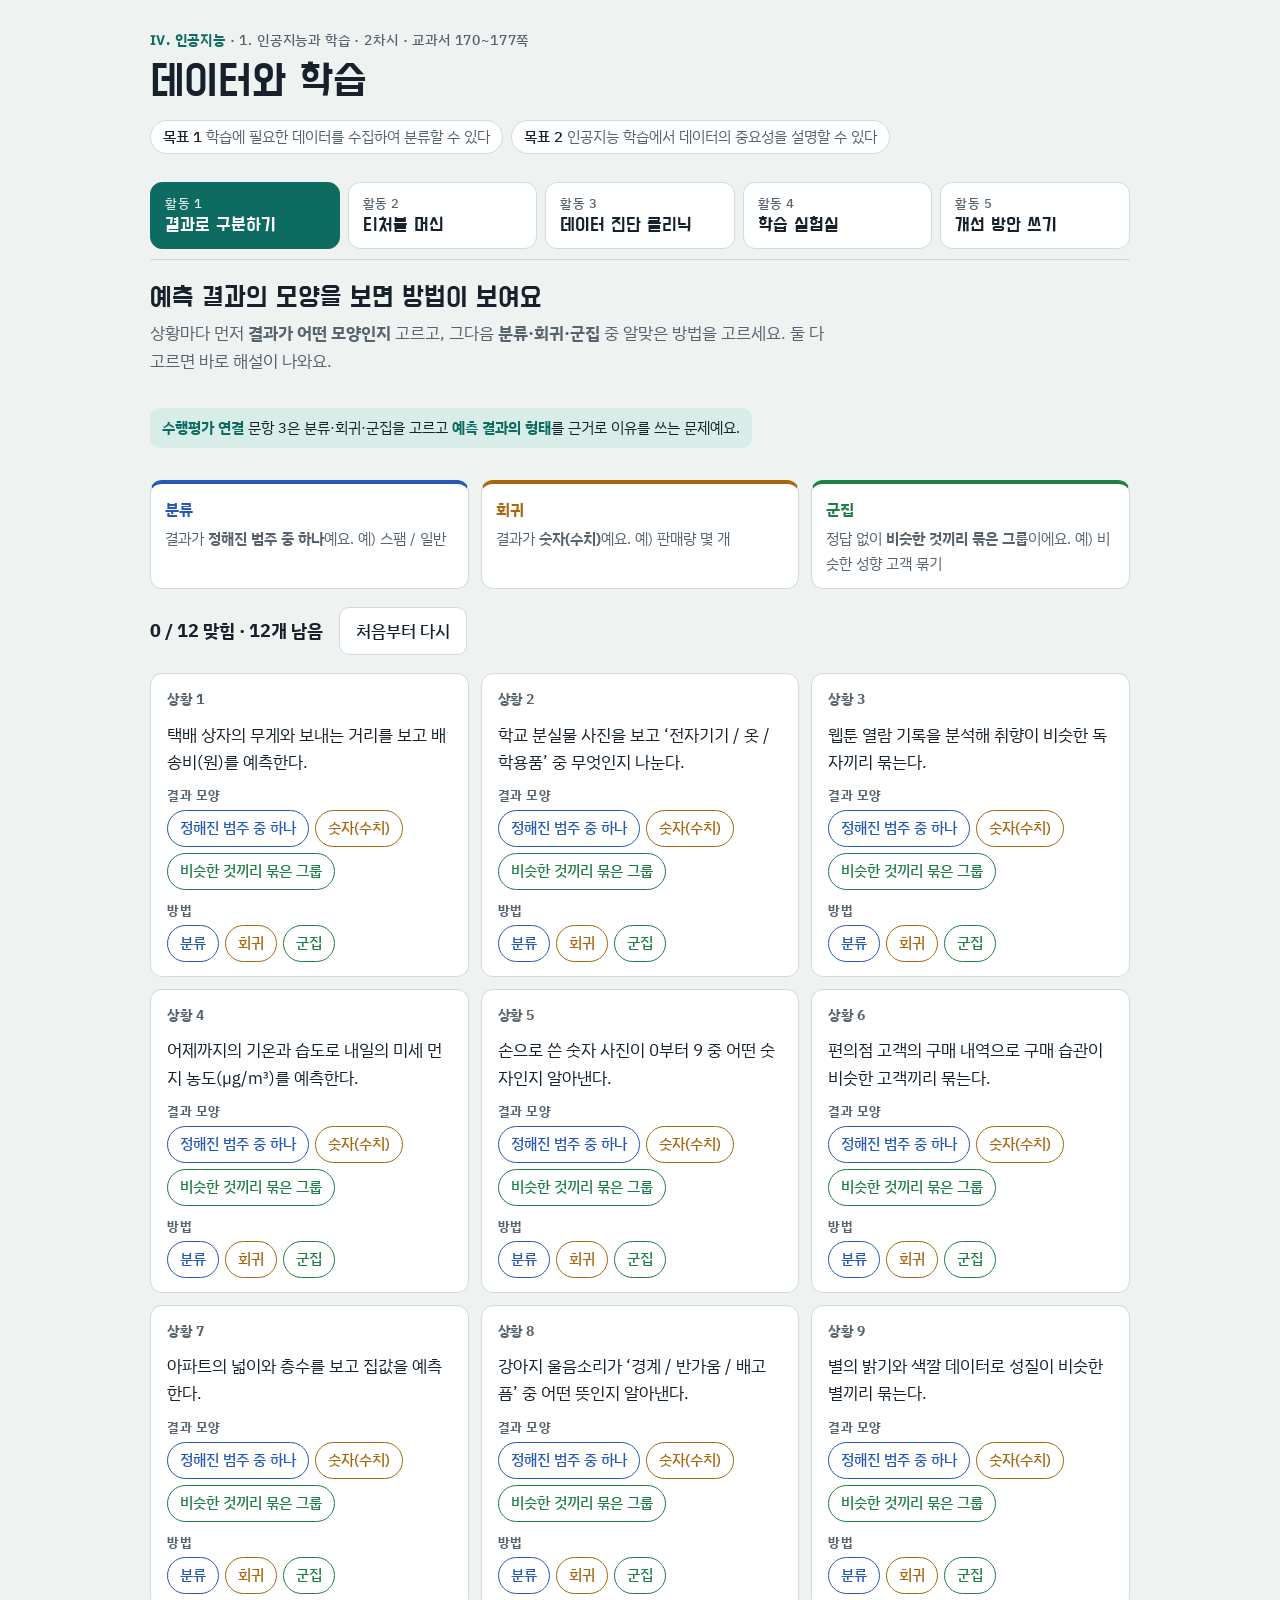
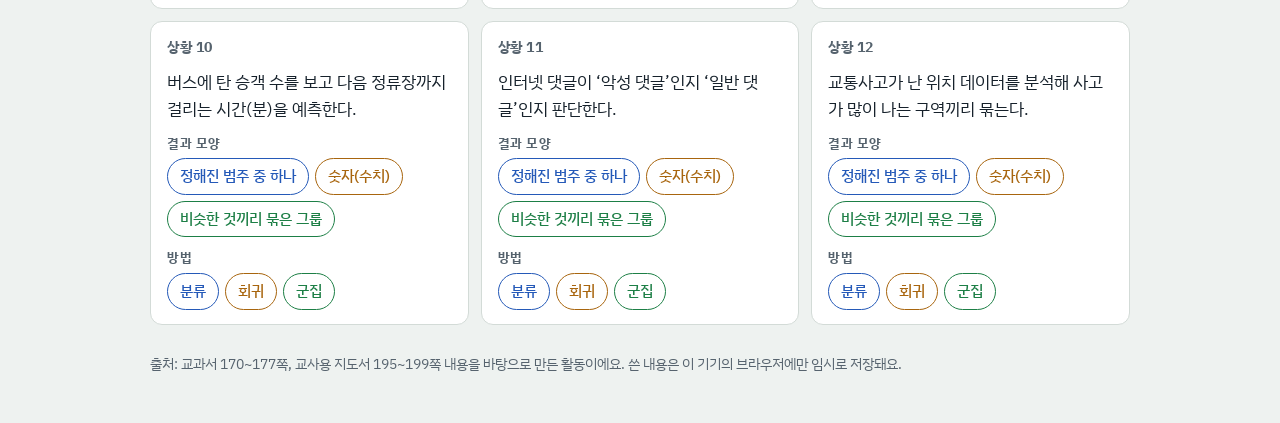
==== commit 26dc1c3b: "ai-lesson2: 티처블 머신 실습과 학습 실험실 탭 추가, 바른 자세 학습 그림 45장 Co-Authored-By: Claude Opus 5.5 <noreply@anthrop" ====
--- a/ai-lesson2/index.html
+++ b/ai-lesson2/index.html
@@ -45,7 +45,7 @@
 .goals{display:flex;flex-wrap:wrap;gap:8px;margin-top:6px}
 .goal{font-size:14.5px;background:var(--surface);border:1px solid var(--line);border-radius:999px;padding:4px 12px;color:var(--muted)}
 .goal b{color:var(--ink);font-weight:500}
-nav.tabs{position:sticky;top:env(safe-area-inset-top,0px);z-index:5;background:var(--bg);padding-block:10px;display:grid;grid-template-columns:repeat(3,minmax(0,1fr));gap:8px;border-bottom:1px solid var(--line)}
+nav.tabs{position:sticky;top:env(safe-area-inset-top,0px);z-index:5;background:var(--bg);padding-block:10px;display:grid;grid-template-columns:repeat(auto-fit,minmax(150px,1fr));gap:8px;border-bottom:1px solid var(--line)}
 body::before{content:"";position:fixed;inset:0 0 auto;height:env(safe-area-inset-top,0px);z-index:10;background:var(--bg)}
 .tab{font:inherit;cursor:pointer;text-align:left;border:1.5px solid var(--line);background:var(--surface);color:var(--ink);border-radius:var(--r);padding:10px 14px;display:grid;gap:0;min-width:0}
 .tab small{font-size:13px;color:var(--muted);font-weight:500;letter-spacing:.04em}
@@ -169,8 +169,50 @@
 .pl{font-size:13px;font-weight:700;color:var(--muted);letter-spacing:.04em}
 .item3{display:grid;gap:6px;background:var(--surface);border:1px solid var(--line);border-radius:var(--r);padding:12px 14px}
 textarea.sm{min-height:64px}
+.evpick{display:flex;flex-wrap:wrap;gap:6px;align-items:center}
+.evpick .pl{width:100%;font-size:13px;font-weight:700;color:var(--muted);letter-spacing:.04em}
+.evchip{font:inherit;font-size:14.5px;line-height:1.45;text-align:left;cursor:pointer;border:1.5px dashed var(--line);background:var(--surface);color:var(--ink);border-radius:10px;padding:6px 10px;max-width:100%}
+.evchip:hover{border-color:var(--accent)}
+.evchip[aria-pressed="true"]{border-style:solid;border-color:var(--accent);background:var(--accent-soft)}
+.evchip:focus-visible{outline:3px solid var(--accent);outline-offset:2px}
 .casetext{white-space:normal}
 @media (max-width:760px){ .rule3{grid-template-columns:minmax(0,1fr)} }
+/* 활동 2·4 */
+.tmsteps{display:grid;gap:10px}
+.tmstep{display:grid;grid-template-columns:36px minmax(0,1fr);gap:10px;background:var(--surface);border:1px solid var(--line);border-radius:var(--r);padding:12px 14px}
+.tmstep > i{font-style:normal;font-family:var(--display);font-size:22px;color:var(--accent)}
+.tmstep > div{display:grid;gap:4px}
+.dl{display:flex;flex-wrap:wrap;gap:8px;margin:4px 0}
+.thumbs{display:flex;flex-wrap:wrap;gap:8px;align-items:center}
+.thumbs figure,.tmrow figure{margin:0;width:150px;display:grid;gap:2px}
+figure svg{width:100%;height:auto;border-radius:8px;border:1px solid var(--line);display:block}
+figcaption{font-size:13px;color:var(--muted);text-align:center}
+.tmtable{display:grid;gap:10px}
+.tmrow{display:grid;grid-template-columns:160px minmax(0,1fr);gap:12px;align-items:center;border:1.5px solid var(--line);border-radius:var(--r);padding:10px;background:var(--surface)}
+.tmrow.ok{border-color:var(--ok);background:var(--ok-soft)} .tmrow.no{border-color:var(--bad);background:var(--bad-soft)}
+.tmin{display:grid;gap:6px;justify-items:start}
+input.num{font:inherit;width:6em;border:1.5px solid var(--line);border-radius:10px;padding:6px 10px;background:var(--surface);color:var(--ink)}
+.ans{font-size:15px}
+.lgrid{display:grid;grid-template-columns:repeat(auto-fill,minmax(150px,1fr));gap:8px}
+.lgrid.sm{grid-template-columns:repeat(auto-fill,minmax(125px,1fr))}
+.lcard{font:inherit;cursor:pointer;display:grid;gap:3px;padding:6px;border:2px solid var(--line);border-radius:10px;background:var(--surface);color:var(--ink);text-align:left;opacity:.5}
+.lcard.on{opacity:1;border-color:var(--accent);box-shadow:0 0 0 2px var(--accent-soft)}
+.lcard:disabled{cursor:default;opacity:1}
+.lcard.ok{border-color:var(--ok)} .lcard.no{border-color:var(--bad);background:var(--bad-soft)}
+.lcard:focus-visible{outline:3px solid var(--accent);outline-offset:2px}
+.lcard svg{width:100%;height:auto;border-radius:6px;display:block}
+.lt{font-size:13px;font-weight:700;border-radius:999px;padding:1px 8px;justify-self:start}
+.lt.good{background:color-mix(in srgb,var(--t-perc) 16%,transparent);color:var(--t-perc)} .lt.bad{background:color-mix(in srgb,var(--t-opt) 18%,transparent);color:var(--t-opt)}
+.lm{font-size:12.5px;color:var(--muted)} .lp{font-size:12.5px;font-weight:700}
+.rulebox{background:var(--accent-soft);border-radius:var(--r);padding:12px 16px;display:grid;gap:4px}
+.rulebox p{margin:0;font-size:17px}
+.evalres{display:flex;align-items:baseline;gap:12px;flex-wrap:wrap}
+.evalres .big{font-family:var(--display);font-size:44px;line-height:1}
+.big.ok{color:var(--ok)} .big.mid{color:var(--mid)} .big.no{color:var(--bad)}
+.score.sm{font-size:14px;font-weight:500;color:var(--muted)}
+.tab span{font-size:clamp(16px,1.7vw,19px);white-space:nowrap;overflow:hidden;text-overflow:ellipsis}
+.lt{white-space:nowrap} .lgrid.sm .lt{font-size:12px;padding:1px 6px}
+@media (max-width:440px){ .tmrow{grid-template-columns:110px minmax(0,1fr)} .tmrow figure{width:110px} }
 </style>
 </head>
 <body>
@@ -187,8 +229,10 @@
 
   <nav class="tabs" role="tablist" aria-label="활동">
     <button class="tab" role="tab" id="tab-types" aria-controls="types" data-k="types"><small>활동 1</small><span>결과로 구분하기</span></button>
-    <button class="tab" role="tab" id="tab-clinic" aria-controls="clinic" data-k="clinic"><small>활동 2</small><span>데이터 진단 클리닉</span></button>
-    <button class="tab" role="tab" id="tab-fix" aria-controls="fix" data-k="fix"><small>활동 3</small><span>개선 방안 쓰기</span></button>
+    <button class="tab" role="tab" id="tab-tm" aria-controls="tm" data-k="tm"><small>활동 2</small><span>티처블 머신</span></button>
+    <button class="tab" role="tab" id="tab-clinic" aria-controls="clinic" data-k="clinic"><small>활동 3</small><span>데이터 진단 클리닉</span></button>
+    <button class="tab" role="tab" id="tab-lab" aria-controls="lab" data-k="lab"><small>활동 4</small><span>학습 실험실</span></button>
+    <button class="tab" role="tab" id="tab-fix" aria-controls="fix" data-k="fix"><small>활동 5</small><span>개선 방안 쓰기</span></button>
   </nav>
 
   <!-- 활동 1: 결과로 구분하기 -->
@@ -210,7 +254,42 @@
     <div class="grid1" id="grid1"></div>
   </section>
 
-  <!-- 활동 2: 데이터 진단 클리닉 -->
+  <!-- 활동 2: 티처블 머신 -->
+  <section class="panel" id="tm" role="tabpanel" aria-labelledby="tab-tm" hidden>
+    <div class="intro">
+      <h2>티처블 머신으로 바른 자세 판별 모델 만들기</h2>
+      <p>준비된 그림으로 모델을 학습시키고, 처음 보는 테스트 그림 5장으로 평가해 보세요. 웹캠 대신 그림을 올리는 방식이라 빠르게 끝나요.</p>
+    </div>
+    <p class="link-note"><b>교과서 연결</b> 데이터 수집 → 모델 생성 및 평가 → 모델 활용 중에서 오늘은 <b>모델 생성 및 평가</b>를 직접 해 봐요.</p>
+    <div class="tmsteps">
+      <div class="tmstep"><i>1</i><div><b>그림 묶음 내려받기</b>
+        <div class="dl">
+          <a class="btn" href="posture/posture-good-20.zip" download>바른 자세 20장</a>
+          <a class="btn" href="posture/posture-bad-20.zip" download>바르지 않은 자세 20장</a>
+          <a class="btn" href="posture/posture-test-5.zip" download>테스트 5장</a>
+        </div>
+        <span class="starter">내려받은 파일을 눌러 압축을 풀어 두세요. 테스트 그림은 학습에 넣지 않아요.</span></div></div>
+      <div class="tmstep"><i>2</i><div><b>티처블 머신 열기</b>
+        <div class="dl"><a class="btn primary" href="https://teachablemachine.withgoogle.com/train/image" target="_blank" rel="noopener">티처블 머신 이미지 프로젝트 열기 ↗</a></div>
+        <span class="starter">‘이미지 프로젝트 → 표준 이미지 모델’을 골라요. 그림 데이터라서 포즈 프로젝트보다 이미지 프로젝트가 잘 맞아요.</span></div></div>
+      <div class="tmstep"><i>3</i><div><b>클래스 이름 정하고 훈련 데이터 올리기</b>
+        <span class="starter">Class 1은 ‘바른 자세’, Class 2는 ‘바르지 않은 자세’로 바꾸고, ‘업로드’를 눌러 각 20장을 올려요.</span></div></div>
+      <div class="tmstep"><i>4</i><div><b>모델 학습시키기</b>
+        <span class="starter">‘모델 학습시키기’를 눌러요. 너무 오래 걸리면 ‘고급’에서 에포크를 줄여 보세요. 학습하는 동안 탭을 바꾸지 마세요.</span></div></div>
+      <div class="tmstep"><i>5</i><div><b>테스트 그림으로 평가하고 기록하기</b>
+        <span class="starter">미리보기의 입력을 ‘파일’로 바꾸고 테스트 그림을 한 장씩 올려 결과를 아래 표에 적어요.</span></div></div>
+    </div>
+    <div class="row"><b>훈련 데이터 미리보기</b><div class="thumbs" id="tmTrain"></div></div>
+    <div class="row">
+      <b>테스트 결과 기록표</b>
+      <div class="tmtable" id="tmTest"></div>
+      <div class="bar"><button class="btn" id="tmAnswer">정답 보기</button><span class="score" id="tmScore"></span></div>
+      <p class="prompt" id="tmTalk" hidden>틀린 그림이 있었나요? 그 그림과 비슷한 훈련 데이터가 몇 장이었는지 세어 보세요. 바르지 않은 자세 20장 중 ‘의자에 기대 늘어진 자세’는 4장, ‘고개를 숙인 자세’는 4장뿐이에요. 어떤 데이터를 더 넣으면 좋을까요?</p>
+    </div>
+  </section>
+
+
+  <!-- 활동 3: 데이터 진단 클리닉 -->
   <section class="panel" id="clinic" role="tabpanel" aria-labelledby="tab-clinic" hidden>
     <div class="intro">
       <h2>이 데이터, 어디가 아플까?</h2>
@@ -227,7 +306,31 @@
     </div>
   </section>
 
-  <!-- 활동 3: 개선 방안 쓰기 -->
+  <!-- 활동 4: 학습 실험실 -->
+  <section class="panel" id="lab" role="tabpanel" aria-labelledby="tab-lab" hidden>
+    <div class="intro">
+      <h2>데이터를 바꾸면 인공지능은 무엇을 배울까?</h2>
+      <p>훈련 데이터를 골라 <b>학습하기</b>를 누르면, 인공지능이 찾은 규칙이 나와요. 그다음 <b>평가 방법</b>을 바꿔 가며 정확도를 비교해 보세요. 실험 버튼 ①~③을 차례로 눌러 보면 쉬워요.</p>
+    </div>
+    <p class="link-note"><b>수행평가 연결</b> 문항 2의 <b>평가 방법 · 데이터 양 · 데이터 구성(다양성)</b> 문제가 결과에 어떤 영향을 주는지 직접 확인해요.</p>
+    <div class="casepick" id="labPresets"></div>
+    <div class="row">
+      <b>훈련 데이터 고르기 · 카드를 눌러 넣거나 빼세요</b>
+      <span class="score sm" id="labCount"></span>
+      <div class="lgrid" id="labPool"></div>
+    </div>
+    <div class="bar"><button class="btn primary" id="labTrain">학습하기</button></div>
+    <div class="rulebox" id="labRule" hidden></div>
+    <div class="row" id="labEvalRow" hidden>
+      <b>평가하기 · 어떤 데이터로 평가할까요?</b>
+      <div class="casepick" id="labEvalPick"></div>
+      <div class="evalres" id="labEval"></div>
+      <div class="lgrid sm" id="labEvalCards"></div>
+      <p class="prompt" id="labMsg"></p>
+    </div>
+  </section>
+
+  <!-- 활동 5: 개선 방안 쓰기 -->
   <section class="panel" id="fix" role="tabpanel" aria-labelledby="tab-fix" hidden>
     <div class="intro">
       <h2>문제 3가지와 개선 방안 쓰기</h2>
@@ -251,7 +354,7 @@
           <span class="toast" id="toast3" aria-live="polite"></span>
         </div>
         <p class="mark no" id="padletBad" hidden>선생님이 준 링크가 중간에 잘려서 우리 반 패들렛 목록을 불러오지 못했어요. 노션 수업 링크나 QR 코드로 다시 들어와 주세요.</p>
-        <p class="starter" id="padletHelp" hidden><span id="classHint">우리 반을 고른 뒤 </span>버튼을 누르면 답안이 복사되고 패들렛이 새 탭으로 열려요. 패들렛에서 <b>+</b>를 눌러 게시물 내용에 붙여 넣기(Ctrl+V) 하세요. 제목에는 학번과 이름을 써 주세요.</p>
+        <p class="starter" id="padletHelp" hidden><span id="classHint">우리 반을 고른 뒤 </span>버튼을 누르면 답안이 복사되고 패들렛이 새 탭으로 열려요. 패들렛의 <b>‘개선 방안 쓰기’ 섹션</b> 아래 <b>+</b>를 눌러 게시물 내용에 붙여 넣기(Ctrl+V) 하세요. 제목에는 학번과 이름을 써 주세요.</p>
         <div class="model" id="modelbox" hidden></div>
       </div>
       <aside class="check" aria-live="polite">
@@ -267,7 +370,7 @@
     <details class="ref teacher" id="teacher" hidden>
       <summary>선생님 설정 · 반별 패들렛 연결</summary>
       <div class="tset">
-        <p>반마다 활동 3(개선 방안 쓰기) 답안을 받을 패들렛 주소를 넣으세요. <b>padlet.com</b> 주소만 쓸 수 있어요. 패들렛을 하나만 쓴다면 한 줄만 채우면 돼요.</p>
+        <p>반마다 활동 5(개선 방안 쓰기) 답안을 받을 패들렛 주소를 넣으세요. <b>padlet.com</b> 주소만 쓸 수 있어요. 패들렛을 하나만 쓴다면 한 줄만 채우면 돼요.</p>
         <div class="trow">
           <label for="classCount" class="starter">반 수</label>
           <input id="classCount" class="num" type="number" min="1" max="30" value="9">
@@ -283,7 +386,7 @@
         <p class="starter" id="activeNow"></p>
         <div class="tbox" id="shareBox" hidden>
           <b>전체 반 공용 링크</b>
-          <span class="starter">학생이 활동 3에서 자기 반을 골라 제출해요. 노션처럼 한곳에 링크 하나만 올릴 때 좋아요. 이 링크로 한 번 들어온 기기는 반 목록을 기억해서, 다음에 그냥 주소로 들어와도 패들렛 버튼이 나와요.</span>
+          <span class="starter">학생이 활동 5에서 자기 반을 골라 제출해요. 노션처럼 한곳에 링크 하나만 올릴 때 좋아요. 이 링크로 한 번 들어온 기기는 반 목록을 기억해서, 다음에 그냥 주소로 들어와도 패들렛 버튼이 나와요.</span>
           <code id="shareLink"></code>
           <div><button class="btn sm" data-copy="shareLink">링크 복사</button></div>
           <b>반별 링크</b>
@@ -318,8 +421,79 @@
 const esc=s=>String(s).replace(/[&<>"]/g,c=>({'&':'&amp;','<':'&lt;','>':'&gt;','"':'&quot;'}[c]));
 const store={get(k,d){try{const v=localStorage.getItem('ai2-'+k);return v?JSON.parse(v):d}catch(e){return d}},set(k,v){try{localStorage.setItem('ai2-'+k,JSON.stringify(v))}catch(e){}}};
 
+/* ===== 자세 그림 생성기 (사이트 미리보기와 학습 이미지에 같이 씀) ===== */
+function rng(seed){ let a=seed>>>0; return ()=>{ a|=0; a=a+0x6D2B79F5|0; let t=Math.imul(a^a>>>15,1|a); t=t+Math.imul(t^t>>>7,61|t)^t; return ((t^t>>>14)>>>0)/4294967296; }; }
+const SKINS=['#f2c9a5','#e0ac85','#c68c64','#a8714d','#f6d7bd','#8d5a3b'];
+const SHIRTS=['#3f7cc4','#d9534f','#2e9e6b','#e3a21a','#7a5bc7','#2b3a55','#e86f9a','#5bbcd6','#6b8e23','#9c6b4a'];
+const PANTS=['#2d3748','#4a5568','#1f3b73','#5a4632','#3d3d3d'];
+const HAIRS=['#1b1b1b','#3b2a1f','#6b4423','#a0522d','#2f2f3a'];
+const BG={'교실':{wall:'#e5efe1',floor:'#c8b08d'},'집':{wall:'#f4e7d4',floor:'#b98e66'},'도서관':{wall:'#dde6f2',floor:'#a89276'}};
+function bgSVG(bg,tint){
+  const b=BG[bg]||BG['교실']; const wall=tint||b.wall; let s=`<rect width="480" height="360" fill="${wall}"/><rect y="300" width="480" height="60" fill="${b.floor}"/>`;
+  if(bg==='교실') s+=`<rect x="292" y="34" width="170" height="96" fill="#8b6b47"/><rect x="299" y="41" width="156" height="82" fill="#2f5d4a"/><path d="M312 64h60M312 84h90M312 104h40" stroke="#dfe9e2" stroke-width="3" opacity=".7"/>`;
+  else if(bg==='집') s+=`<rect x="320" y="36" width="130" height="118" fill="#ffffff"/><rect x="327" y="43" width="116" height="104" fill="#cfe8f7"/><path d="M385 43v104M327 95h116" stroke="#ffffff" stroke-width="6"/><rect x="312" y="30" width="146" height="10" fill="#c98b5a"/>`;
+  else { s+=`<rect x="318" y="26" width="146" height="230" fill="#7a4f33"/>`; const cols=['#c0392b','#2e86c1','#27ae60','#f1c40f','#8e44ad','#e67e22','#16a085'];
+    for(let r=0;r<4;r++){ let x=326; const y=36+r*55; s+=`<rect x="322" y="${y+44}" width="138" height="6" fill="#5c3a24"/>`; for(let k=0;k<9;k++){ const w=10+((r*7+k*3)%6); const h=30+((r*5+k*7)%12); s+=`<rect x="${x}" y="${y+44-h}" width="${w}" height="${h}" fill="${cols[(r+k)%cols.length]}"/>`; x+=w+3; if(x>448)break; } } }
+  return s;
+}
+/* p: {kind:'upright'|'hunch'|'headdown'|'slump', lean, curv, neck, bg, tint, skin, shirt, pants, hair, s, dx, dy} */
+function postureSVG(p,w,h){
+  const L=95, rad=d=>d*Math.PI/180;
+  let H=[165,210]; if(p.kind==='slump') H=[188,216];
+  const a=rad(p.lean), S=[H[0]+L*Math.sin(a), H[1]-L*Math.cos(a)];
+  const mid=[(H[0]+S[0])/2,(H[1]+S[1])/2], perp=[-Math.cos(a),-Math.sin(a)];
+  const C=[mid[0]+perp[0]*p.curv, mid[1]+perp[1]*p.curv];
+  const n=rad(p.lean+p.neck), Hd=[S[0]+36*Math.sin(n), S[1]-36*Math.cos(n)];
+  const hand=[Math.min(335,Math.max(272,S[0]+92)),196], E=[(S[0]+hand[0])/2-6,(S[1]+hand[1])/2+24];
+  const K=[248,H[1]+2], F=[250,294];
+  const hairOff=[-6*Math.cos(n)-4*Math.sin(n), -6*Math.sin(n)+4*Math.cos(n)*-1];
+  const eye=[Hd[0]+12*Math.cos(n)+4*Math.sin(n), Hd[1]+12*Math.sin(n)-4*Math.cos(n)];
+  const f=v=>v.toFixed(1);
+  const person=`
+   <path d="M${f(H[0])} ${f(H[1])}L${f(K[0])} ${f(K[1])}L${f(F[0])} ${f(F[1])}" stroke="${p.pants}" stroke-width="26" fill="none" stroke-linecap="round" stroke-linejoin="round"/>
+   <path d="M${f(F[0]-6)} ${f(F[1]+4)}h34" stroke="#222" stroke-width="12" stroke-linecap="round"/>
+   <path d="M${f(H[0])} ${f(H[1])}Q${f(C[0])} ${f(C[1])} ${f(S[0])} ${f(S[1])}" stroke="${p.shirt}" stroke-width="36" fill="none" stroke-linecap="round"/>
+   <path d="M${f(S[0])} ${f(S[1])}L${f(Hd[0])} ${f(Hd[1])}" stroke="${p.skin}" stroke-width="14" stroke-linecap="round"/>
+   <circle cx="${f(Hd[0]+hairOff[0])}" cy="${f(Hd[1]+hairOff[1])}" r="25" fill="${p.hair}"/>
+   <circle cx="${f(Hd[0])}" cy="${f(Hd[1])}" r="23" fill="${p.skin}"/>
+   <circle cx="${f(eye[0])}" cy="${f(eye[1])}" r="2.6" fill="#222"/>
+   <path d="M${f(S[0])} ${f(S[1]+6)}L${f(E[0])} ${f(E[1])}L${f(hand[0])} ${f(hand[1])}" stroke="${p.shirt}" stroke-width="15" fill="none" stroke-linecap="round" stroke-linejoin="round" opacity=".92"/>
+   <circle cx="${f(hand[0])}" cy="${f(hand[1])}" r="8" fill="${p.skin}"/>`;
+  const furniture=`
+   <rect x="100" y="112" width="11" height="116" rx="4" fill="#6b4f3a"/>
+   <rect x="100" y="214" width="104" height="11" rx="4" fill="#6b4f3a"/>
+   <path d="M110 225V300M196 225V300" stroke="#6b4f3a" stroke-width="7"/>
+   <rect x="258" y="202" width="176" height="13" rx="3" fill="#a77b52"/>
+   <path d="M268 215V300M424 215V300" stroke="#8a6342" stroke-width="9"/>
+   <rect x="300" y="190" width="56" height="12" rx="2" fill="#f7f3e8" stroke="#bbb"/>`;
+  const tf=`translate(${f(240+p.dx)} ${f(200+p.dy)}) scale(${p.s.toFixed(3)}) translate(-240 -200)`;
+  return `<svg xmlns="http://www.w3.org/2000/svg" viewBox="0 0 480 360"${w?` width="${w}" height="${h}"`:''}>${bgSVG(p.bg,p.tint)}<g transform="${tf}">${furniture}${person}</g></svg>`;
+}
+function personLook(r){ const pick=a=>a[Math.floor(r()*a.length)]; return {skin:pick(SKINS),shirt:pick(SHIRTS),pants:pick(PANTS),hair:pick(HAIRS),s:0.9+r()*0.18,dx:-24+r()*48,dy:-10+r()*20}; }
+function poseParams(kind,r){
+  if(kind==='upright') return {kind,lean:r()*12-2,curv:r()*4,neck:r()*8};
+  if(kind==='hunch') return {kind,lean:28+r()*14,curv:12+r()*7,neck:16+r()*14};
+  if(kind==='headdown') return {kind,lean:42+r()*10,curv:16+r()*6,neck:26+r()*10};
+  return {kind:'slump',lean:-28+r()*10,curv:-4-r()*6,neck:14+r()*10};
+}
+const BGS=['교실','집','도서관'];
+const TINTS=[null,'#eef0e6','#f6eee6','#e6eef6','#f1e9f3'];
+/* 티처블 머신용 이미지 묶음: 배경과 사람 모습을 두 클래스에 고르게 섞음 */
+function makeTMSet(){
+  const r=rng(20261101); const out={good:[],bad:[],test:[]};
+  for(let i=0;i<20;i++) out.good.push({...poseParams('upright',r),...personLook(r),bg:BGS[i%3],tint:TINTS[Math.floor(r()*TINTS.length)]});
+  const badKinds=['hunch','hunch','hunch','headdown','hunch','slump','hunch','hunch','headdown','hunch','slump','hunch','hunch','headdown','hunch','slump','hunch','hunch','headdown','slump'];
+  for(let i=0;i<20;i++) out.bad.push({...poseParams(badKinds[i],r),...personLook(r),bg:BGS[(i+1)%3],tint:TINTS[Math.floor(r()*TINTS.length)]});
+  const tk=[['upright','집'],['hunch','교실'],['upright','도서관'],['slump','집'],['headdown','도서관']];
+  tk.forEach(([k,bg])=>out.test.push({...poseParams(k,r),...personLook(r),bg,tint:null,label:k==='upright'?'바른 자세':'바르지 않은 자세'}));
+  return out;
+}
+/* 학습 실험실 카드: 등 기울기(도)와 배경으로 만든 카드 */
+function labCard(id,label,lean,bg,seed){ const r=rng(seed); const good=label==='good';
+  return {id,label,lean,bg,p:{kind:good?'upright':'hunch',lean,curv:good?1:Math.max(8,lean*0.42),neck:good?4:Math.min(30,lean*0.6),...personLook(r),bg,tint:null}}; }
+
 /* 탭 */
-const KEYS=['types','clinic','fix'];
+const KEYS=['types','tm','clinic','lab','fix'];
 function showTab(k){ if(!KEYS.includes(k))k=KEYS[0];
   KEYS.forEach(x=>{ $('#'+x).hidden=x!==k; document.querySelector(`.tab[data-k="${x}"]`).setAttribute('aria-selected',x===k);});
   store.set('tab',k); }
@@ -367,7 +541,7 @@
 $('#reset1').addEventListener('click',()=>{a1={};store.set('a1',a1);render1();});
 render1();
 
-/* 활동 2: 데이터 진단 클리닉 */
+/* 활동 3: 데이터 진단 클리닉 */
 const PROBS=[{id:'eval',name:'평가 방법',t:'cls'},{id:'amount',name:'데이터 양',t:'reg'},{id:'div',name:'데이터 구성(다양성)',t:'clu'},{id:'label',name:'레이블(정답) 오류',t:'lab'}];
 const PN=Object.fromEntries(PROBS.map(p=>[p.id,p.name]));
 const CLINIC=[
@@ -412,26 +586,105 @@
 $('#reset2').addEventListener('click',()=>{a2[CLINIC[c2].id]=[];store.set('a2',a2);graded2=false;render2();});
 render2();
 
-/* 활동 3: 개선 방안 쓰기 */
+/* 활동 2: 티처블 머신 */
+const TMSET=makeTMSet();
+$('#tmTrain').innerHTML=[...TMSET.good.slice(0,4).map(q=>['바른 자세',q]),...TMSET.bad.filter((q,i)=>i<3||q.kind!=='hunch').slice(0,5).map(q=>['바르지 않은 자세',q])]
+  .map(([l,q])=>`<figure>${postureSVG(q)}<figcaption>${l}</figcaption></figure>`).join('')+`<span class="starter">… 각 20장 중 일부만 보여요.</span>`;
+let tmRec=store.get('tm',{}), tmShow=false;
+function renderTM(){
+  $('#tmTest').innerHTML=TMSET.test.map((q,i)=>{ const r=tmRec[i]||{}; const show=tmShow;
+    const right=show&&r.p&&r.p===q.label;
+    return `<div class="tmrow ${show?(r.p?(right?'ok':'no'):''):''}"><figure>${postureSVG(q)}<figcaption>테스트${i+1}</figcaption></figure>
+      <div class="tmin"><span class="pl">모델이 고른 클래스</span><div class="chips">${['바른 자세','바르지 않은 자세'].map(l=>`<button class="chip" data-t="${l==='바른 자세'?'cls':'reg'}" data-i="${i}" data-l="${l}" aria-pressed="${r.p===l}">${l}</button>`).join('')}</div>
+      <label class="pl" for="tmc${i}">확률(%)</label><input id="tmc${i}" class="num" type="number" min="0" max="100" inputmode="numeric" value="${r.c??''}">
+      ${show?`<span class="ans">정답: <b>${q.label}</b></span>`:''}</div></div>`; }).join('');
+  $('#tmTest').querySelectorAll('.chip').forEach(b=>b.addEventListener('click',()=>{ const i=+b.dataset.i; tmRec[i]={...(tmRec[i]||{}),p:b.dataset.l}; store.set('tm',tmRec); renderTM(); }));
+  $('#tmTest').querySelectorAll('input.num').forEach((el,i)=>el.addEventListener('input',()=>{ tmRec[i]={...(tmRec[i]||{}),c:el.value}; store.set('tm',tmRec); }));
+  if(tmShow){ const done=TMSET.test.filter((q,i)=>tmRec[i]&&tmRec[i].p).length, ok=TMSET.test.filter((q,i)=>tmRec[i]&&tmRec[i].p===q.label).length;
+    $('#tmScore').textContent=done?`우리 모델: ${ok} / 5 맞힘`:'결과를 먼저 기록해 보세요'; } else $('#tmScore').textContent='';
+  $('#tmTalk').hidden=!tmShow; $('#tmAnswer').textContent=tmShow?'정답 숨기기':'정답 보기';
+}
+$('#tmAnswer').addEventListener('click',()=>{tmShow=!tmShow;renderTM();});
+renderTM();
+
+/* 활동 4: 학습 실험실 */
+const POOL=[];
+[[3,'교실'],[6,'교실'],[8,'교실'],[10,'교실'],[12,'교실'],[27,'교실'],[14,'집'],[5,'집'],[11,'집'],[7,'집'],[13,'도서관'],[9,'도서관']].forEach(([a,bg],i)=>POOL.push(labCard('g'+i,'good',a,bg,500+i)));
+[[34,'집'],[38,'집'],[42,'집'],[30,'집'],[46,'집'],[16,'집'],[32,'교실'],[40,'교실'],[44,'교실'],[36,'교실'],[48,'도서관'],[39,'도서관']].forEach(([a,bg],i)=>POOL.push(labCard('b'+i,'bad',a,bg,600+i)));
+const TEST10=[[4,'집','good'],[9,'도서관','good'],[12,'집','good'],[6,'교실','good'],[15,'도서관','good'],[33,'교실','bad'],[41,'교실','bad'],[47,'도서관','bad'],[37,'집','bad'],[29,'도서관','bad']].map(([a,bg,l],i)=>labCard('t'+i,l,a,bg,700+i));
+const LN={good:'바른 자세',bad:'바르지 않은 자세'};
+const PRESETS=[
+ {name:'① 골고루 모은 데이터',ids:['g0','g1','g6','g7','g8','g10','g11','g5','g2','g9','b0','b1','b6','b7','b10','b11','b5','b2','b8','b3']},
+ {name:'② 배경이 치우친 데이터',ids:['g0','g1','g2','g3','g4','g5','b0','b1','b2','b3','b4','b5']},
+ {name:'③ 한쪽만 많은 데이터',ids:['g0','g1','g2','g3','g4','g5','g6','g7','g8','g9','g10','g11','b0','b6']},
+ {name:'직접 고르기',ids:null}];
+let lab=store.get('lab',{sel:PRESETS[0].ids,preset:0,evalOn:'train'}), model=null;
+function trainModel(cards){
+  const g=cards.filter(c=>c.label==='good'), b=cards.filter(c=>c.label==='bad'), maj=g.length>=b.length?'good':'bad';
+  if(g.length<4||b.length<4) return {type:'const',label:maj,few:g.length<4?'good':'bad'};
+  const acc=f=>cards.filter(c=>f(c)===c.label).length/cards.length;
+  const angs=[...new Set(cards.map(c=>c.lean))].sort((x,y)=>x-y), mid=(g.reduce((s,c)=>s+c.lean,0)/g.length+b.reduce((s,c)=>s+c.lean,0)/b.length)/2;
+  let bestT=null,bestA=-1;
+  for(let k=0;k<angs.length-1;k++){ const t=(angs[k]+angs[k+1])/2, a=acc(c=>c.lean>t?'bad':'good');
+    if(a>bestA+1e-9||(Math.abs(a-bestA)<1e-9&&Math.abs(t-mid)<Math.abs(bestT-mid))){bestA=a;bestT=t;} }
+  const bgMap={}; ['교실','집','도서관'].forEach(bg=>{ const cs=cards.filter(c=>c.bg===bg); if(!cs.length)return; const ng=cs.filter(c=>c.label==='good').length; bgMap[bg]=ng>cs.length-ng?'good':ng<cs.length-ng?'bad':maj; });
+  const bgA=acc(c=>bgMap[c.bg]||maj);
+  if(bgA>bestA+1e-9) return {type:'bg',map:bgMap,maj,acc:bgA};
+  return {type:'lean',t:bestT,acc:bestA};
+}
+function predict(m,c){ if(m.type==='const')return m.label; if(m.type==='bg')return m.map[c.bg]||m.maj; return c.lean>m.t?'bad':'good'; }
+function cardHTML(c,opts={}){ const on=opts.sel, res=opts.res;
+  return `<button type="button" class="lcard${on?' on':''}${res?(' '+res):''}" data-id="${c.id}" ${opts.static?'tabindex="-1" disabled':''} aria-pressed="${!!on}">
+    ${postureSVG(c.p)}<span class="lt ${c.label}">${LN[c.label]}</span><span class="lm">${c.bg} · 기울기 ${c.lean}°</span>${opts.pred?`<span class="lp">AI 판단: ${LN[opts.pred]} ${res==='ok'?'✓':'✗'}</span>`:''}</button>`; }
+function renderLab(){
+  $('#labPresets').innerHTML=PRESETS.map((p,i)=>`<button aria-pressed="${lab.preset===i}" data-i="${i}">${p.name}</button>`).join('');
+  $('#labPresets').querySelectorAll('button').forEach(b=>b.addEventListener('click',()=>{ const i=+b.dataset.i; lab.preset=i; if(PRESETS[i].ids) lab.sel=[...PRESETS[i].ids]; model=null; store.set('lab',lab); renderLab(); }));
+  const sel=new Set(lab.sel), cards=POOL.filter(c=>sel.has(c.id));
+  $('#labPool').innerHTML=POOL.map(c=>cardHTML(c,{sel:sel.has(c.id)})).join('');
+  $('#labPool').querySelectorAll('.lcard').forEach(b=>b.addEventListener('click',()=>{ const id=b.dataset.id; lab.sel=sel.has(id)?lab.sel.filter(x=>x!==id):[...lab.sel,id]; lab.preset=3; model=null; store.set('lab',lab); renderLab(); }));
+  const ng=cards.filter(c=>c.label==='good').length, nb=cards.length-ng;
+  $('#labCount').textContent=`훈련 데이터 ${cards.length}장 · 바른 자세 ${ng}장 · 바르지 않은 자세 ${nb}장`;
+  const rb=$('#labRule'), er=$('#labEvalRow');
+  if(!model){ rb.hidden=true; er.hidden=true; return; }
+  rb.hidden=false; er.hidden=false;
+  rb.innerHTML=model.type==='lean'?`<b>인공지능이 찾은 규칙</b><p>등이 <b>약 ${Math.round(model.t)}°보다 더 굽으면</b> → 바르지 않은 자세, 아니면 → 바른 자세</p><span class="starter">자세(등 기울기)를 보고 판단하는 규칙이에요.</span>`
+    :model.type==='bg'?`<b>인공지능이 찾은 규칙</b><p>${Object.entries(model.map).map(([bg,l])=>`배경이 <b>${bg}</b>이면 → ${LN[l]}`).join('<br>')}<br>처음 보는 배경이면 → ${LN[model.maj]}</p><span class="starter">자세가 아니라 <b>배경</b>을 보고 판단하는 규칙을 배웠어요!</span>`
+    :`<b>인공지능이 찾은 규칙</b><p>무엇이든 → <b>${LN[model.label]}</b></p><span class="starter">${LN[model.few]} 데이터가 너무 적어서(4장 미만) 그 특징을 배우지 못했어요.</span>`;
+  $('#labEvalPick').innerHTML=[['train','학습에 쓴 데이터로 평가'],['test','처음 보는 테스트 데이터 10장으로 평가']].map(([k,l])=>`<button aria-pressed="${lab.evalOn===k}" data-k="${k}">${l}</button>`).join('');
+  $('#labEvalPick').querySelectorAll('button').forEach(b=>b.addEventListener('click',()=>{ lab.evalOn=b.dataset.k; store.set('lab',lab); renderLab(); }));
+  const set=lab.evalOn==='train'?cards:TEST10, res=set.map(c=>({c,p:predict(model,c)})), ok=res.filter(r=>r.p===r.c.label).length, pct=Math.round(ok/set.length*100);
+  $('#labEval').innerHTML=`<span class="big ${pct>=80?'ok':pct>=60?'mid':'no'}">${pct}%</span><span>정확도 · ${set.length}장 중 ${ok}장 맞힘</span>`;
+  $('#labEvalCards').innerHTML=res.map(r=>cardHTML(r.c,{static:true,pred:r.p,res:r.p===r.c.label?'ok':'no'})).join('');
+  let msg='';
+  if(lab.evalOn==='train') msg='<b>평가 방법</b> 학습에 쓴 사진으로 평가하면 이미 본 사진이라 점수가 높게 나오기 쉬워요. 이번에는 ‘처음 보는 테스트 데이터’로 평가해 보세요.';
+  else if(model.type==='bg') msg='<b>데이터 구성(다양성)</b> 바른 자세 사진은 모두 교실, 바르지 않은 자세 사진은 모두 집에서 찍어서 인공지능이 배경을 보고 판단했어요. 테스트 데이터처럼 배경이 섞이면 많이 틀려요. → 여러 장소에서 고르게 찍어야 해요.';
+  else if(model.type==='const') msg='<b>데이터 양</b> 한쪽 데이터가 너무 적어서 인공지능이 무엇이든 한쪽으로만 답해요. 그래서 정확도가 50% 정도밖에 안 돼요. → 적은 쪽 데이터를 더 모아 양을 비슷하게 맞춰야 해요.';
+  else msg='<b>좋은 데이터</b> 배경과 양이 고르게 섞인 데이터로 학습해서, 인공지능이 자세를 보고 판단하는 규칙을 배웠어요. 처음 보는 사진도 잘 맞혀요.';
+  $('#labMsg').innerHTML=msg+' <br>실험 ①·②·③을 모두 해 보고, 학습에 쓴 데이터로 평가했을 때와 테스트 데이터로 평가했을 때의 정확도를 비교해 보세요.';
+}
+$('#labTrain').addEventListener('click',()=>{ const sel=new Set(lab.sel); model=trainModel(POOL.filter(c=>sel.has(c.id))); lab.evalOn='train'; store.set('lab',lab); renderLab(); $('#labRule').scrollIntoView({block:'nearest'}); });
+renderLab();
+
+/* 활동 5: 개선 방안 쓰기 */
 const WCASES=[
- {id:'spoon',name:'예린 · 젓가락 vs 숟가락',text:'예린이는 ‘젓가락 vs 숟가락’ 분류 모델을 만들기 위해 사진을 수집했다. 시간이 부족했던 예린이는 자기 집 식탁 매트 위에서만 젓가락 85장, 숟가락 15장, 총 100장을 찍었다(모든 사진의 배경이 같은 식탁 매트였다). 예린이는 100장을 모두 학습에 사용했고, 학습에 썼던 100장을 그대로 다시 사용해 평가했더니 “정확도 100%”가 나와 무척 뿌듯해했다.',
+ {id:'spoon',name:'예린 · 젓가락 vs 숟가락',chunks:['자기 집 식탁 매트 위에서만','젓가락 85장, 숟가락 15장, 총 100장을 찍었다','모든 사진의 배경이 같은 식탁 매트였다','100장을 모두 학습에 사용했고','학습에 썼던 100장을 그대로 다시 사용해 평가했더니','“정확도 100%”가 나와 무척 뿌듯해했다'],text:'예린이는 ‘젓가락 vs 숟가락’ 분류 모델을 만들기 위해 사진을 수집했다. 시간이 부족했던 예린이는 자기 집 식탁 매트 위에서만 젓가락 85장, 숟가락 15장, 총 100장을 찍었다(모든 사진의 배경이 같은 식탁 매트였다). 예린이는 100장을 모두 학습에 사용했고, 학습에 썼던 100장을 그대로 다시 사용해 평가했더니 “정확도 100%”가 나와 무척 뿌듯해했다.',
   model:{eval:['학습에 사용한 100장을 그대로 평가에 다시 사용했다. 모델이 이미 학습한 사진이라 정답을 기억해서 맞힐 수 있으므로, 정확도 100%는 실제 실력보다 높게 나온 결과이다.','사진을 훈련 데이터와 테스트 데이터로 8:2 정도로 나누고, 학습에 사용하지 않은 테스트 데이터로 평가해야 한다.'],
    amount:['젓가락은 85장, 숟가락은 15장으로 두 클래스의 데이터 양 차이가 크다. 모델이 데이터가 많은 젓가락으로 예측하는 경향이 생길 수 있다.','숟가락 사진을 더 모아서 두 클래스의 데이터 양을 비슷하게 맞춘다.'],
    div:['모든 사진을 같은 식탁 매트 위에서만 찍어 배경이 똑같다. 모델이 물건이 아니라 배경을 보고 판단할 수 있고, 다른 장소에서는 잘 알아보지 못한다.','여러 장소와 배경, 다양한 조명과 각도에서, 여러 종류의 젓가락과 숟가락을 찍어 데이터를 다양하게 만든다.']}},
- {id:'ball',name:'태민 · 축구공 vs 농구공',text:'태민이는 ‘축구공 vs 농구공’ 분류 모델을 만들기 위해 학교 체육관 바닥에서만 축구공 사진 70장과 농구공 사진 10장을 찍었다. 80장을 모두 학습시킨 뒤, 그중 20장을 골라 다시 평가했더니 “정확도 100%”가 나왔다.',
+ {id:'ball',name:'태민 · 축구공 vs 농구공',chunks:['학교 체육관 바닥에서만','축구공 사진 70장과 농구공 사진 10장을 찍었다','80장을 모두 학습시킨 뒤','그중 20장을 골라 다시 평가했더니','“정확도 100%”가 나왔다'],text:'태민이는 ‘축구공 vs 농구공’ 분류 모델을 만들기 위해 학교 체육관 바닥에서만 축구공 사진 70장과 농구공 사진 10장을 찍었다. 80장을 모두 학습시킨 뒤, 그중 20장을 골라 다시 평가했더니 “정확도 100%”가 나왔다.',
   model:{eval:['학습에 사용한 80장 중에서 20장을 골라 평가했다. 이미 학습한 사진으로 평가했기 때문에 정확도가 실제보다 높게 나온다.','처음부터 사진을 훈련 데이터와 테스트 데이터로 나누고, 학습에 쓰지 않은 사진으로 평가한다.'],
    amount:['축구공 70장, 농구공 10장으로 데이터 양이 한쪽으로 치우쳐 있다. 농구공을 잘 구분하지 못할 수 있다.','농구공 사진을 더 모아 두 클래스의 양을 비슷하게 맞춘다.'],
    div:['체육관 바닥에서만 찍어 배경이 모두 같다. 운동장이나 교실처럼 다른 곳에 있는 공은 알아보지 못할 수 있다.','운동장, 교실, 집 등 여러 장소와 배경에서, 다양한 각도와 여러 종류의 공을 찍는다.']}},
- {id:'signal',name:'수아 · 빨간불 vs 초록불',text:'수아는 ‘보행 신호 빨간불 vs 초록불’ 분류 모델을 만들기 위해 집 앞 횡단보도 한 곳에서 낮에만 빨간불 사진 90장과 초록불 사진 30장을 찍었다. 120장을 모두 학습에 쓰고, 같은 120장으로 평가했더니 “정확도 100%”가 나왔다.',
+ {id:'signal',name:'수아 · 빨간불 vs 초록불',chunks:['집 앞 횡단보도 한 곳에서','낮에만','빨간불 사진 90장과 초록불 사진 30장을 찍었다','120장을 모두 학습에 쓰고','같은 120장으로 평가했더니','“정확도 100%”가 나왔다'],text:'수아는 ‘보행 신호 빨간불 vs 초록불’ 분류 모델을 만들기 위해 집 앞 횡단보도 한 곳에서 낮에만 빨간불 사진 90장과 초록불 사진 30장을 찍었다. 120장을 모두 학습에 쓰고, 같은 120장으로 평가했더니 “정확도 100%”가 나왔다.',
   model:{eval:['학습에 쓴 120장으로 그대로 평가했다. 이미 학습한 사진이라 정답을 기억해서 맞힐 수 있으므로 정확도가 과대 평가된다.','사진을 훈련 데이터와 테스트 데이터로 7:3 정도로 나누고, 테스트 데이터는 학습에 쓰지 않고 평가에만 사용한다.'],
    amount:['빨간불 90장, 초록불 30장으로 데이터 양 차이가 커서, 모델이 빨간불 쪽으로 판단하기 쉽다.','초록불 사진을 더 찍어서 두 클래스의 데이터 양을 비슷하게 맞춘다.'],
    div:['한 횡단보도에서 낮에만 찍어 장소와 시간이 다양하지 않다. 밤이나 비 오는 날, 다른 횡단보도의 신호는 잘 알아보지 못할 수 있다.','여러 횡단보도에서 낮과 밤, 맑은 날과 비 오는 날 등 다양한 상황의 사진을 모은다.']}}];
 const ITEMS3=[
- {id:'eval',name:'① 평가 방법의 문제',kp:['같은사진','같은데이터','그대로','학습에사용한','학습에쓴','학습에썼던','학습한','훈련데이터로','이미본','이미학습','외워','기억','과대'],kf:['테스트데이터','나누','나눠','분리','7:3','8:2','학습에쓰지않은','학습에사용하지않은','새로운사진','새로운데이터','처음보는'],
+ {id:'eval',name:'① 평가 방법의 문제',kp:['같은','그대로','다시','학습한','학습했','학습시킨','학습에','훈련데이터','이미','본사진','외워','외운','기억','과대','높게','믿을수없','실력','정확하지','제대로평가','알고있'],kf:['테스트','나누','나눠','나눈','따로','분리','구분','7:3','8:2','7대3','8대2','쓰지않은','사용하지않은','안쓴','새로운','처음보는','다른사진','평가용'],
   hp:'어떤 사진으로 평가했는지, 그게 왜 문제인지 써 보세요.',hf:'훈련 데이터와 테스트 데이터를 어떻게 나눌지 써 보세요.'},
- {id:'amount',name:'② 데이터 양의 문제',kp:['적','불균형','차이','한쪽','치우','비율','많고','부족','장밖에'],kf:['더모','더찍','늘리','늘려','비슷','균형','맞추','맞춰','추가'],
+ {id:'amount',name:'② 데이터 양의 문제',kp:['적','많','불균형','차이','한쪽','치우','쏠리','쏠려','비율','부족','밖에','다르','균형'],kf:['더','늘리','늘려','늘린','비슷','같게','똑같','균형','맞추','맞춰','맞춘','추가','모아','모은','모으','찍어','찍는','채워'],
   hp:'두 클래스의 양이 어떤지, 그러면 어떤 일이 생기는지 써 보세요.',hf:'양을 어떻게 맞출지 써 보세요.'},
- {id:'div',name:'③ 데이터 구성(다양성)의 문제',kp:['배경','장소','한곳','같은곳','조명','시간','낮에만','각도','종류','다양'],kf:['다양한','여러','다른장소','다른배경','각도','종류','밤','조명'],
+ {id:'div',name:'③ 데이터 구성(다양성)의 문제',kp:['배경','장소','한곳','같은곳','같은장소','똑같','조명','시간','낮','각도','종류','다양','한가지','에서만','집에서','다른곳','다른장소','못알아','알아보지못','구별하지못','틀릴'],kf:['다양','여러','다른','각도','종류','밤','조명','날씨','장소','배경','바꿔','바꾸'],
   hp:'사진이 어떤 점에서 다양하지 않은지 써 보세요.',hf:'어떻게 다양하게 모을지 써 보세요.'}];
 let d3=store.get('d3',{c:0,ans:{}});
 const norm=s=>String(s||'').replace(/[\s'"‘’“”.,·]/g,'');
@@ -446,26 +699,41 @@
   ITEMS3.forEach(it=>{
     const d=document.createElement('div'); d.className='item3';
     d.innerHTML=`<b>${it.name}</b>
-      <label class="starter" for="p-${it.id}">문제 설명 · ${it.hp}</label><textarea id="p-${it.id}" class="sm"></textarea>
+      <label class="starter" for="p-${it.id}">문제 설명 · 지문에서 문제가 되는 부분을 누르고, 왜 문제인지 이어 쓰세요.</label><div class="evpick" id="ep-${it.id}"></div><textarea id="p-${it.id}" class="sm"></textarea>
       <label class="starter" for="f-${it.id}">개선 방안 · ${it.hf}</label><textarea id="f-${it.id}" class="sm"></textarea>`;
     box.appendChild(d);
     const p=d.querySelector('#p-'+it.id), f=d.querySelector('#f-'+it.id);
-    p.value=val(it.id,'p'); f.value=val(it.id,'f');
+    p.value=val(it.id,'p'); f.value=val(it.id,'f'); bindPick(it,p);
     p.addEventListener('input',()=>{ d3.ans=d3.ans||{}; d3.ans[key(it.id,'p')]=p.value; save3(); checks3(); });
     f.addEventListener('input',()=>{ d3.ans=d3.ans||{}; d3.ans[key(it.id,'f')]=f.value; save3(); checks3(); });
   });
   checks3();
 }
-function hit(text,kws){ const t=norm(text); return t.length>=12&&kws.some(k=>t.includes(k)); }
+function hit(text,kws){ const t=norm(text); return t.length>=6&&kws.some(k=>t.includes(k)); }
+/* 문제 설명은 따옴표 속 지문과 자동 문구를 빼고, 학생이 직접 쓴 이유만 보고 점검 */
+function stripQ(s){ return String(s||'').replace(/‘[^’]*’/g,'').replace(/이?라는 부분(이|도) 문제이다\.?|왜냐하면|또한/g,''); }
+/* 받침에 따라 '이라는/라는' */
+function rn(s){ const ch=[...String(s).replace(/[\s'"‘’“”.,·)%]+$/,'')].pop()||''; const c=ch.charCodeAt(0); return (c>=0xAC00&&c<=0xD7A3&&(c-0xAC00)%28)?'이라는':'라는'; }
+function pHit(it){ const t=norm(stripQ(val(it.id,'p'))); return t.length>=5&&it.kp.some(k=>t.includes(k)); }
+/* 지문 조각을 눌러 문제 부분 넣기 */
+function bindPick(it,p){ const cs=WCASES[d3.c], el=document.getElementById('ep-'+it.id);
+  const draw=()=>{ const v=val(it.id,'p');
+    el.innerHTML='<span class="pl">지문에서 문제 부분 고르기</span>'+cs.chunks.map((c,i)=>`<button type="button" class="evchip" data-i="${i}" aria-pressed="${v.includes(c)}">${esc(c)}</button>`).join('');
+    el.querySelectorAll('.evchip').forEach(b=>b.addEventListener('click',()=>{ const c=cs.chunks[+b.dataset.i]; let v=val(it.id,'p'); if(v.includes(c)) return;
+      const t=v.trimEnd(), add=`또한 ‘${c}’${rn(c)} 부분도 문제이다.`;
+      v=t.endsWith('왜냐하면')?t.slice(0,-4).trimEnd()+` ${add} 왜냐하면 `:(v.trim()?t+` ${add}`:`‘${c}’${rn(c)} 부분이 문제이다. 왜냐하면 `);
+      d3.ans=d3.ans||{}; d3.ans[key(it.id,'p')]=v; save3(); p.value=v; draw(); checks3(); p.focus(); try{p.setSelectionRange(v.length,v.length);}catch(e){} })); };
+  draw(); p.addEventListener('input',draw); }
 function checks3(){
   let full=0; const lis=[];
-  ITEMS3.forEach(it=>{ const p=hit(val(it.id,'p'),it.kp), f=hit(val(it.id,'f'),it.kf); if(p&&f)full++;
-    const hint=p&&f?'문제와 개선 방안을 모두 썼어요.':(!p?`문제 설명이 부족해요. ${it.hp}`:`개선 방안이 부족해요. ${it.hf}`);
+  ITEMS3.forEach(it=>{ const p=pHit(it), f=hit(val(it.id,'f'),it.kf); if(p&&f)full++;
+    const hasQ=/‘[^’]*’/.test(val(it.id,'p'));
+    const hint=p&&f?'문제와 개선 방안을 모두 썼어요.':[!p?(hasQ?`문제 이유: ‘왜냐하면’ 뒤에 왜 문제인지 써 주세요. ${it.hp}`:`문제 이유: ${it.hp}`):'문제 이유 ✓',!f?`개선 방안: ${it.hf}`:'개선 방안 ✓'].join(' · ');
     lis.push(`<li class="${p&&f?'done':''}"><span class="dot">${p&&f?'✓':(p||f?'½':'')}</span><span>${it.name.slice(2)}<span class="hint">${hint}</span></span></li>`); });
   $('#checks').innerHTML=lis.join('');
   let txt,bg;
   if(full===3){txt='9점 수준에 가까워요';bg='var(--ok-soft)';}
-  else if(full===2||(full===1&&ITEMS3.some(it=>hit(val(it.id,'p'),it.kp)&&!hit(val(it.id,'f'),it.kf)))){txt='6점 수준: 빠진 문제나 개선 방안을 채워요';bg='var(--mid-soft)';}
+  else if(full===2||(full===1&&ITEMS3.some(it=>pHit(it)&&!hit(val(it.id,'f'),it.kf)))){txt='6점 수준: 빠진 문제나 개선 방안을 채워요';bg='var(--mid-soft)';}
   else {txt='아직 3점 수준: 세 가지 문제를 하나씩 찾아 써요';bg='var(--surface-2)';}
   $('#level').style.background=bg; $('#level').innerHTML=`${txt}<small>자가 점검용 예상이에요. 실제 점수는 선생님이 채점기준표로 매겨요.</small>`;
 }
@@ -475,7 +743,7 @@
   box.hidden=false;
 });
 function answerText(){ const cs=WCASES[d3.c];
-  return `[사례] ${cs.name}\n`+ITEMS3.map(it=>`${it.name}\n- 문제: ${val(it.id,'p')}\n- 개선: ${val(it.id,'f')}`).join('\n'); }
+  return `[2차시 개선 방안 쓰기]\n[사례] ${cs.name}\n`+ITEMS3.map(it=>`${it.name}\n- 문제: ${val(it.id,'p')}\n- 개선: ${val(it.id,'f')}`).join('\n'); }
 async function copyAnswer(okMsg){
   try{await navigator.clipboard.writeText(answerText());$('#toast3').textContent=okMsg;}
   catch(e){const ta=$('#p-eval');if(ta){ta.focus();ta.select();}$('#toast3').textContent='복사가 막혀 있어요. 직접 선택해서 복사해 주세요.';}
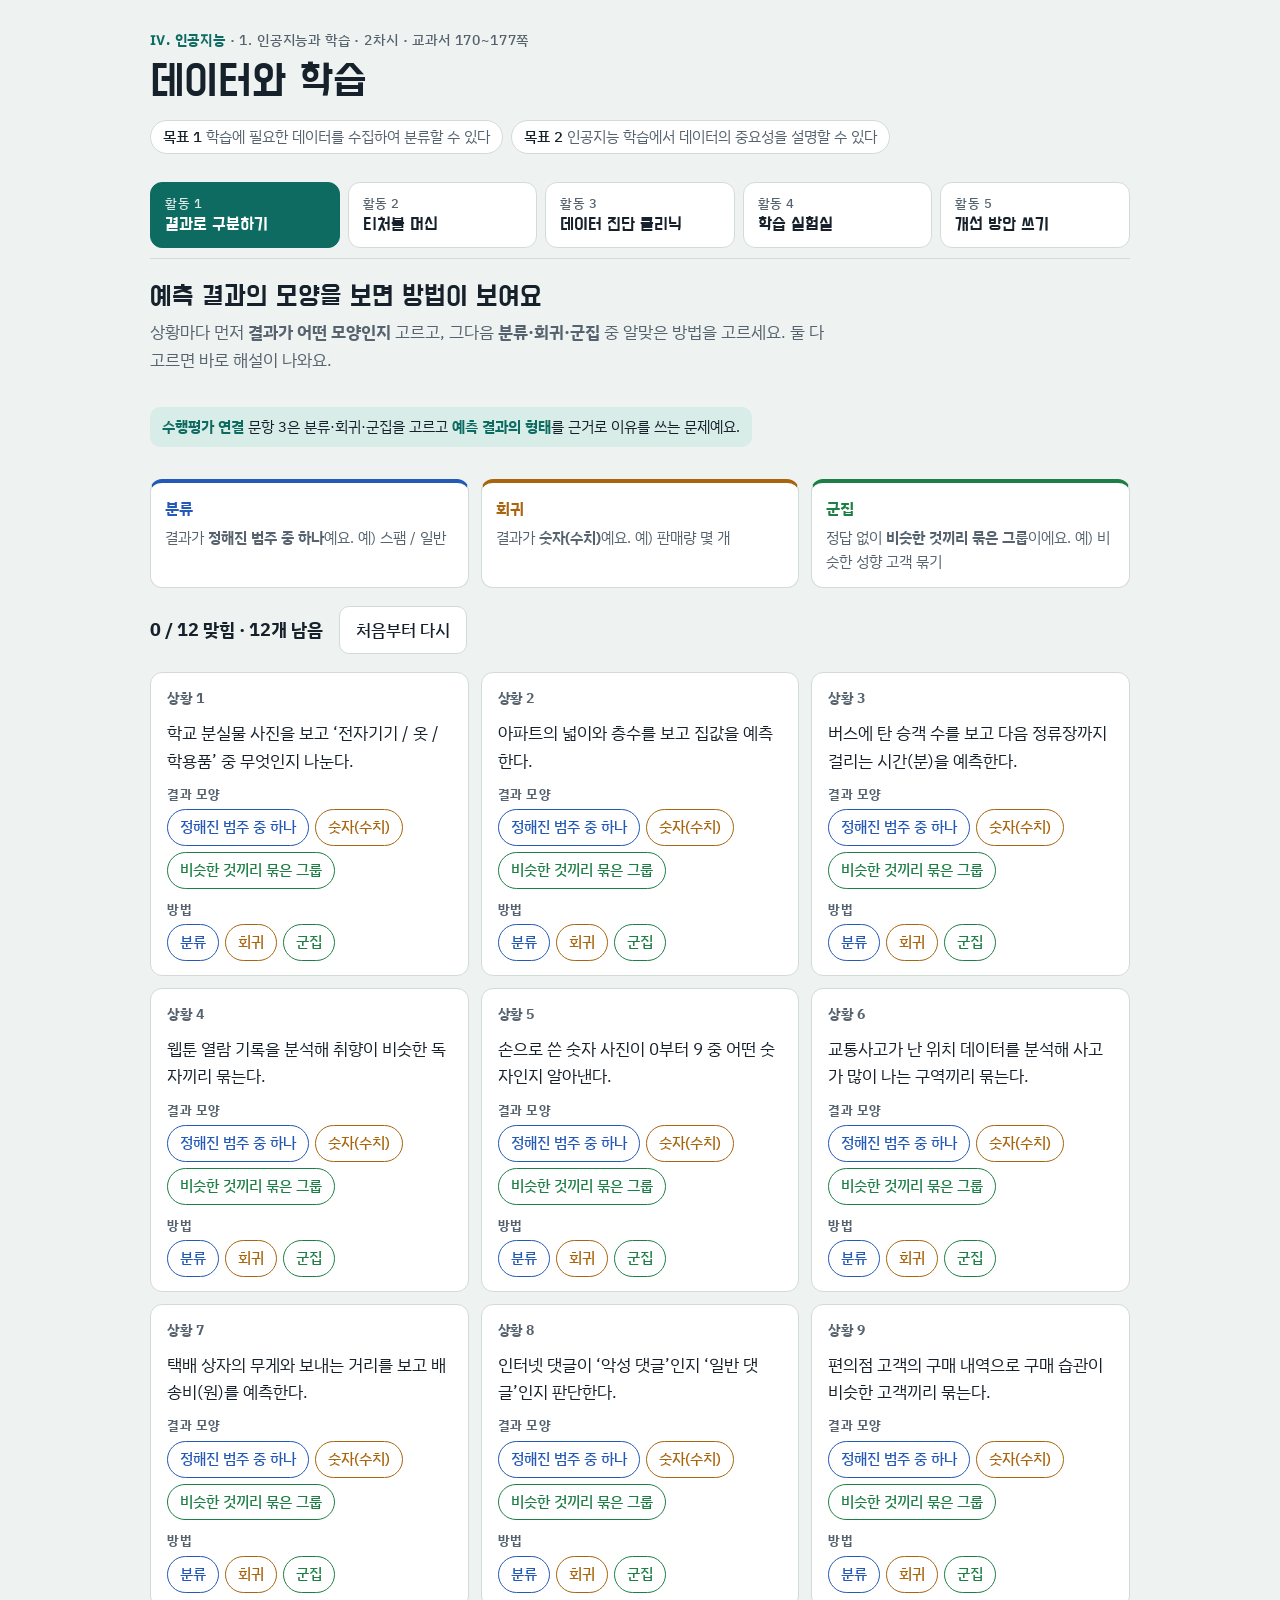
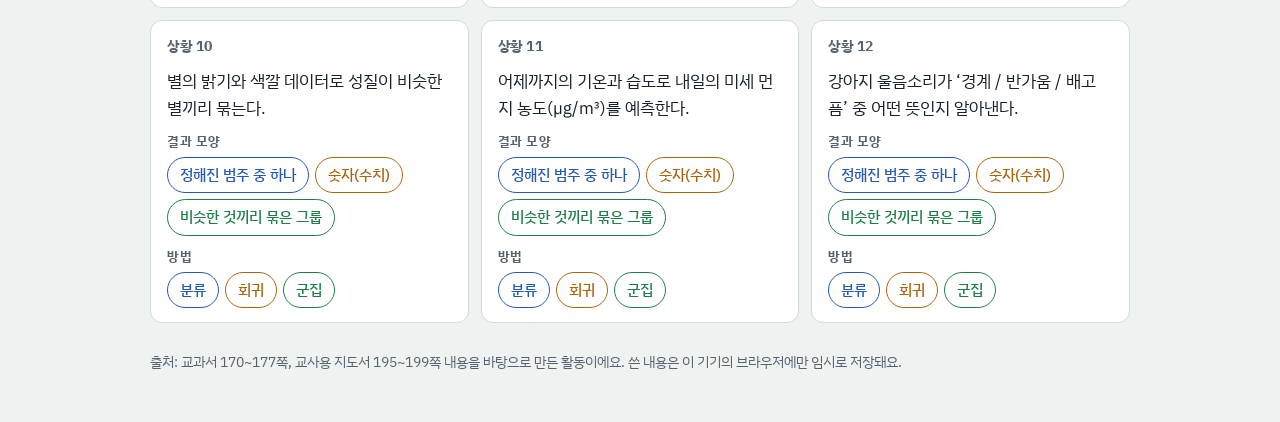
==== commit 3d69e4b6: "ai-lesson2: 활동 2 테스트 미션 기록표 삭제, 활동 1 상황 순서 섞기 Co-Authored-By: Claude Opus 5.5 <noreply@anthropic.com" ====
--- a/ai-lesson2/index.html
+++ b/ai-lesson2/index.html
@@ -169,6 +169,14 @@
 .pl{font-size:13px;font-weight:700;color:var(--muted);letter-spacing:.04em}
 .item3{display:grid;gap:6px;background:var(--surface);border:1px solid var(--line);border-radius:var(--r);padding:12px 14px}
 textarea.sm{min-height:64px}
+.item3 .sub{display:grid;grid-template-columns:28px minmax(0,1fr);gap:8px;padding:8px 0;border-top:1px dashed var(--line)}
+.item3 .sub > div{display:grid;gap:4px}
+.item3 .sn{font-family:var(--display);font-size:20px;color:var(--accent);line-height:1.2}
+.item3 .st{font-weight:700}
+.item3 .sub.done .sn{color:var(--ok)}
+.item3 .sub.locked{opacity:.6}
+.item3 textarea:disabled{background:var(--surface-2);cursor:not-allowed}
+.lockmsg{font-size:13.5px;color:var(--muted)} .lockmsg:empty{display:none}
 .evpick{display:flex;flex-wrap:wrap;gap:6px;align-items:center}
 .evpick .pl{width:100%;font-size:13px;font-weight:700;color:var(--muted);letter-spacing:.04em}
 .evchip{font:inherit;font-size:14.5px;line-height:1.45;text-align:left;cursor:pointer;border:1.5px dashed var(--line);background:var(--surface);color:var(--ink);border-radius:10px;padding:6px 10px;max-width:100%}
@@ -187,6 +195,8 @@
 .thumbs figure,.tmrow figure{margin:0;width:150px;display:grid;gap:2px}
 figure svg{width:100%;height:auto;border-radius:8px;border:1px solid var(--line);display:block}
 figcaption{font-size:13px;color:var(--muted);text-align:center}
+.tips{margin:4px 0 0;padding-left:20px;display:grid;gap:3px;font-size:15px;color:var(--muted)} .tips b{color:var(--ink);margin-right:4px}
+.tmin .mt{font-size:16px}
 .tmtable{display:grid;gap:10px}
 .tmrow{display:grid;grid-template-columns:160px minmax(0,1fr);gap:12px;align-items:center;border:1.5px solid var(--line);border-radius:var(--r);padding:10px;background:var(--surface)}
 .tmrow.ok{border-color:var(--ok);background:var(--ok-soft)} .tmrow.no{border-color:var(--bad);background:var(--bad-soft)}
@@ -210,13 +220,12 @@
 .evalres .big{font-family:var(--display);font-size:44px;line-height:1}
 .big.ok{color:var(--ok)} .big.mid{color:var(--mid)} .big.no{color:var(--bad)}
 .score.sm{font-size:14px;font-weight:500;color:var(--muted)}
-.tab span{font-size:clamp(16px,1.7vw,19px);white-space:nowrap;overflow:hidden;text-overflow:ellipsis}
+.tab span{font-size:clamp(15px,1.55vw,18px);white-space:nowrap;overflow:hidden;text-overflow:ellipsis}
 .lt{white-space:nowrap} .lgrid.sm .lt{font-size:12px;padding:1px 6px}
 @media (max-width:440px){ .tmrow{grid-template-columns:110px minmax(0,1fr)} .tmrow figure{width:110px} }
 </style>
 </head>
 <body>
-
 <div class="wrap">
   <header class="top">
     <div class="eyebrow"><b>Ⅳ. 인공지능</b> · 1. 인공지능과 학습 · 2차시 · 교과서 170~177쪽</div>
@@ -258,34 +267,38 @@
   <section class="panel" id="tm" role="tabpanel" aria-labelledby="tab-tm" hidden>
     <div class="intro">
       <h2>티처블 머신으로 바른 자세 판별 모델 만들기</h2>
-      <p>준비된 그림으로 모델을 학습시키고, 처음 보는 테스트 그림 5장으로 평가해 보세요. 웹캠 대신 그림을 올리는 방식이라 빠르게 끝나요.</p>
-    </div>
-    <p class="link-note"><b>교과서 연결</b> 데이터 수집 → 모델 생성 및 평가 → 모델 활용 중에서 오늘은 <b>모델 생성 및 평가</b>를 직접 해 봐요.</p>
+      <p>포즈 프로젝트를 열고 웹캠으로 내 자세 데이터를 모아 모델을 학습시켜요. 그다음 미리보기에서 여러 자세를 해 보며 모델을 평가해 보세요.</p>
+    </div>
+    <p class="link-note"><b>교과서 연결</b> 데이터 수집 → 모델 생성 및 평가 → 모델 활용 과정을 직접 해 봐요. 바른 자세 유지 시스템 영상(173쪽)과 같은 순서예요.</p>
     <div class="tmsteps">
-      <div class="tmstep"><i>1</i><div><b>그림 묶음 내려받기</b>
-        <div class="dl">
-          <a class="btn" href="posture/posture-good-20.zip" download>바른 자세 20장</a>
-          <a class="btn" href="posture/posture-bad-20.zip" download>바르지 않은 자세 20장</a>
-          <a class="btn" href="posture/posture-test-5.zip" download>테스트 5장</a>
-        </div>
-        <span class="starter">내려받은 파일을 눌러 압축을 풀어 두세요. 테스트 그림은 학습에 넣지 않아요.</span></div></div>
-      <div class="tmstep"><i>2</i><div><b>티처블 머신 열기</b>
-        <div class="dl"><a class="btn primary" href="https://teachablemachine.withgoogle.com/train/image" target="_blank" rel="noopener">티처블 머신 이미지 프로젝트 열기 ↗</a></div>
-        <span class="starter">‘이미지 프로젝트 → 표준 이미지 모델’을 골라요. 그림 데이터라서 포즈 프로젝트보다 이미지 프로젝트가 잘 맞아요.</span></div></div>
-      <div class="tmstep"><i>3</i><div><b>클래스 이름 정하고 훈련 데이터 올리기</b>
-        <span class="starter">Class 1은 ‘바른 자세’, Class 2는 ‘바르지 않은 자세’로 바꾸고, ‘업로드’를 눌러 각 20장을 올려요.</span></div></div>
+      <div class="tmstep"><i>1</i><div><b>티처블 머신 포즈 프로젝트 열기</b>
+        <div class="dl"><a class="btn primary" href="https://teachablemachine.withgoogle.com/train/pose" target="_blank" rel="noopener">티처블 머신 포즈 프로젝트 열기 ↗</a></div>
+        <span class="starter">새 탭에서 바로 포즈 프로젝트가 열려요. 카메라 사용을 물으면 ‘허용’을 눌러요.</span></div></div>
+      <div class="tmstep"><i>2</i><div><b>클래스 이름 바꾸기</b>
+        <span class="starter">Class 1은 ‘바른 자세’, Class 2는 ‘바르지 않은 자세’로 바꿔요.</span></div></div>
+      <div class="tmstep"><i>3</i><div><b>웹캠으로 데이터 모으기</b>
+        <span class="starter">각 클래스에서 ‘웹캠’을 누르고 ‘길게 눌러서 녹화하기’를 눌러 자세를 담아요. 어깨와 머리가 화면에 다 보이게 앉으세요.</span>
+        <ul class="tips">
+          <li><b>양</b> 두 클래스의 샘플 수를 비슷하게 맞춰요. (예: 각 80~150개)</li>
+          <li><b>다양성</b> 바르지 않은 자세는 등 굽히기, 고개 숙이기, 의자에 기대기를 모두 담아요.</li>
+          <li><b>조금씩 움직이기</b> 몸을 살짝 좌우로 움직이며 녹화하면 처음 보는 상황도 잘 맞혀요.</li>
+        </ul></div></div>
       <div class="tmstep"><i>4</i><div><b>모델 학습시키기</b>
-        <span class="starter">‘모델 학습시키기’를 눌러요. 너무 오래 걸리면 ‘고급’에서 에포크를 줄여 보세요. 학습하는 동안 탭을 바꾸지 마세요.</span></div></div>
-      <div class="tmstep"><i>5</i><div><b>테스트 그림으로 평가하고 기록하기</b>
-        <span class="starter">미리보기의 입력을 ‘파일’로 바꾸고 테스트 그림을 한 장씩 올려 결과를 아래 표에 적어요.</span></div></div>
-    </div>
-    <div class="row"><b>훈련 데이터 미리보기</b><div class="thumbs" id="tmTrain"></div></div>
-    <div class="row">
-      <b>테스트 결과 기록표</b>
-      <div class="tmtable" id="tmTest"></div>
-      <div class="bar"><button class="btn" id="tmAnswer">정답 보기</button><span class="score" id="tmScore"></span></div>
-      <p class="prompt" id="tmTalk" hidden>틀린 그림이 있었나요? 그 그림과 비슷한 훈련 데이터가 몇 장이었는지 세어 보세요. 바르지 않은 자세 20장 중 ‘의자에 기대 늘어진 자세’는 4장, ‘고개를 숙인 자세’는 4장뿐이에요. 어떤 데이터를 더 넣으면 좋을까요?</p>
-    </div>
+        <span class="starter">‘모델 학습시키기’를 눌러요. 학습하는 동안 탭을 바꾸지 마세요.</span></div></div>
+      <div class="tmstep"><i>5</i><div><b>미리보기로 평가하기</b>
+        <span class="starter">오른쪽 미리보기 화면 앞에서 여러 자세를 해 보며 모델이 고른 클래스와 확률을 확인해요.</span></div></div>
+    </div>
+    <p class="prompt">미리보기에서 바른 자세, 등 굽히기, 고개 숙이기, 의자에 기대기를 차례로 해 보세요. 틀리게 판단한 자세가 있었나요? 그 자세의 데이터를 충분히 모았는지 떠올려 보고, 어떤 데이터를 더 모으면 좋을지 짝과 이야기해 보세요.</p>
+    <details class="ref">
+      <summary>웹캠이 안 될 때 · 그림 파일로 하기</summary>
+      <p class="starter">이미지 프로젝트를 열고 그림 묶음을 ‘업로드’해서 학습시켜요.</p>
+      <div class="dl">
+        <a class="btn" href="https://teachablemachine.withgoogle.com/train/image" target="_blank" rel="noopener">이미지 프로젝트 열기 ↗</a>
+        <a class="btn" href="posture/posture-good-20.zip" download>바른 자세 20장</a>
+        <a class="btn" href="posture/posture-bad-20.zip" download>바르지 않은 자세 20장</a>
+        <a class="btn" href="posture/posture-test-5.zip" download>테스트 5장</a>
+      </div>
+    </details>
   </section>
 
 
@@ -334,7 +347,7 @@
   <section class="panel" id="fix" role="tabpanel" aria-labelledby="tab-fix" hidden>
     <div class="intro">
       <h2>문제 3가지와 개선 방안 쓰기</h2>
-      <p>수행평가 문항 2와 같은 형식이에요. 사례를 고르고, 세 가지 문제를 각각 설명한 뒤 개선 방안을 쓰세요. 오른쪽 점검표가 쓰는 동안 바로 확인해 줘요.</p>
+      <p>수행평가 문항 2와 같은 형식이에요. 사례를 고르고, 세 가지 문제마다 ⓐ 문제 부분 고르기 → ⓑ 이유 쓰기 → ⓒ 개선 방안 쓰기를 하세요. 오른쪽 점검표가 쓰는 동안 바로 확인해 줘요.</p>
     </div>
     <p class="link-note"><b>채점기준 9점</b> 평가 방법 · 데이터 양 · 데이터 구성의 문제 3가지를 모두 정확히 설명하고, 각각 타당한 개선 방안을 제시</p>
     <div class="two">
@@ -505,20 +518,20 @@
 const TYPES=[{id:'cls',name:'분류'},{id:'reg',name:'회귀'},{id:'clu',name:'군집'}];
 const TYN=Object.fromEntries(TYPES.map(t=>[t.id,t.name]));
 const SITS=[
+ {d:'학교 분실물 사진을 보고 ‘전자기기 / 옷 / 학용품’ 중 무엇인지 나눈다.',a:'cls',w:'결과가 미리 정해 둔 세 범주 중 하나예요. 그래서 분류예요.'},
+ {d:'아파트의 넓이와 층수를 보고 집값을 예측한다.',a:'reg',w:'결과가 가격이라는 숫자예요. 그래서 회귀예요.'},
+ {d:'버스에 탄 승객 수를 보고 다음 정류장까지 걸리는 시간(분)을 예측한다.',a:'reg',w:'결과가 ‘몇 분’이라는 숫자예요. 그래서 회귀예요.'},
+ {d:'웹툰 열람 기록을 분석해 취향이 비슷한 독자끼리 묶는다.',a:'clu',w:'정해진 정답 없이 비슷한 독자끼리 그룹을 만들어요. 그래서 군집이에요.'},
+ {d:'손으로 쓴 숫자 사진이 0부터 9 중 어떤 숫자인지 알아낸다.',a:'cls',w:'결과가 0~9라는 10개의 정해진 범주 중 하나예요. 숫자 모양이지만 ‘값의 크기’를 예측하는 게 아니라 범주를 고르는 것이라 분류예요.'},
+ {d:'교통사고가 난 위치 데이터를 분석해 사고가 많이 나는 구역끼리 묶는다.',a:'clu',w:'정해진 정답 없이 위치가 비슷한 사고끼리 구역으로 묶어요. 그래서 군집이에요.'},
  {d:'택배 상자의 무게와 보내는 거리를 보고 배송비(원)를 예측한다.',a:'reg',w:'결과가 ‘몇 원’이라는 숫자예요. 숫자를 예측하니 회귀예요.'},
- {d:'학교 분실물 사진을 보고 ‘전자기기 / 옷 / 학용품’ 중 무엇인지 나눈다.',a:'cls',w:'결과가 미리 정해 둔 세 범주 중 하나예요. 그래서 분류예요.'},
- {d:'웹툰 열람 기록을 분석해 취향이 비슷한 독자끼리 묶는다.',a:'clu',w:'정해진 정답 없이 비슷한 독자끼리 그룹을 만들어요. 그래서 군집이에요.'},
+ {d:'인터넷 댓글이 ‘악성 댓글’인지 ‘일반 댓글’인지 판단한다.',a:'cls',w:'결과가 두 범주 중 하나예요. 그래서 분류예요.'},
+ {d:'편의점 고객의 구매 내역으로 구매 습관이 비슷한 고객끼리 묶는다.',a:'clu',w:'미리 정한 범주 없이 비슷한 고객끼리 그룹을 만들어요. 그래서 군집이에요.'},
+ {d:'별의 밝기와 색깔 데이터로 성질이 비슷한 별끼리 묶는다.',a:'clu',w:'정답 없이 비슷한 별끼리 그룹을 만들어요. 그래서 군집이에요.'},
  {d:'어제까지의 기온과 습도로 내일의 미세 먼지 농도(㎍/㎥)를 예측한다.',a:'reg',w:'결과가 농도라는 숫자 값이에요. 그래서 회귀예요.'},
- {d:'손으로 쓴 숫자 사진이 0부터 9 중 어떤 숫자인지 알아낸다.',a:'cls',w:'결과가 0~9라는 10개의 정해진 범주 중 하나예요. 숫자 모양이지만 ‘값의 크기’를 예측하는 게 아니라 범주를 고르는 것이라 분류예요.'},
- {d:'편의점 고객의 구매 내역으로 구매 습관이 비슷한 고객끼리 묶는다.',a:'clu',w:'미리 정한 범주 없이 비슷한 고객끼리 그룹을 만들어요. 그래서 군집이에요.'},
- {d:'아파트의 넓이와 층수를 보고 집값을 예측한다.',a:'reg',w:'결과가 가격이라는 숫자예요. 그래서 회귀예요.'},
- {d:'강아지 울음소리가 ‘경계 / 반가움 / 배고픔’ 중 어떤 뜻인지 알아낸다.',a:'cls',w:'결과가 정해 둔 세 가지 뜻 중 하나예요. 그래서 분류예요.'},
- {d:'별의 밝기와 색깔 데이터로 성질이 비슷한 별끼리 묶는다.',a:'clu',w:'정답 없이 비슷한 별끼리 그룹을 만들어요. 그래서 군집이에요.'},
- {d:'버스에 탄 승객 수를 보고 다음 정류장까지 걸리는 시간(분)을 예측한다.',a:'reg',w:'결과가 ‘몇 분’이라는 숫자예요. 그래서 회귀예요.'},
- {d:'인터넷 댓글이 ‘악성 댓글’인지 ‘일반 댓글’인지 판단한다.',a:'cls',w:'결과가 두 범주 중 하나예요. 그래서 분류예요.'},
- {d:'교통사고가 난 위치 데이터를 분석해 사고가 많이 나는 구역끼리 묶는다.',a:'clu',w:'정해진 정답 없이 위치가 비슷한 사고끼리 구역으로 묶어요. 그래서 군집이에요.'}];
+ {d:'강아지 울음소리가 ‘경계 / 반가움 / 배고픔’ 중 어떤 뜻인지 알아낸다.',a:'cls',w:'결과가 정해 둔 세 가지 뜻 중 하나예요. 그래서 분류예요.'}];
 const FORM_OF={cls:'cat',reg:'num',clu:'grp'};
-let a1=store.get('a1',{});
+let a1=store.get('a1b',{});
 function render1(){
   const g=$('#grid1'); g.innerHTML=''; let ok=0, done=0;
   SITS.forEach((it,i)=>{
@@ -532,13 +545,13 @@
     c.innerHTML=`<span class="thing">상황 ${i+1}</span><p class="desc">${esc(it.d)}</p>
       <div class="pick"><span class="pl">결과 모양</span><div class="chips">${FORMS.map(f=>`<button class="chip" data-t="${f.t}" data-f="${f.id}" aria-pressed="${s.f===f.id}">${f.name}</button>`).join('')}</div></div>
       <div class="pick"><span class="pl">방법</span><div class="chips">${TYPES.map(t=>`<button class="chip" data-t="${t.id}" data-ty="${t.id}" aria-pressed="${s.t===t.id}">${t.name}</button>`).join('')}</div></div>${fb}`;
-    c.querySelectorAll('[data-f]').forEach(b=>b.addEventListener('click',()=>{a1[i]={...(a1[i]||{}),f:b.dataset.f};store.set('a1',a1);render1();}));
-    c.querySelectorAll('[data-ty]').forEach(b=>b.addEventListener('click',()=>{a1[i]={...(a1[i]||{}),t:b.dataset.ty};store.set('a1',a1);render1();}));
+    c.querySelectorAll('[data-f]').forEach(b=>b.addEventListener('click',()=>{a1[i]={...(a1[i]||{}),f:b.dataset.f};store.set('a1b',a1);render1();}));
+    c.querySelectorAll('[data-ty]').forEach(b=>b.addEventListener('click',()=>{a1[i]={...(a1[i]||{}),t:b.dataset.ty};store.set('a1b',a1);render1();}));
     g.appendChild(c);
   });
   $('#s1').textContent=`${ok} / 12 맞힘`+(done<12?` · ${12-done}개 남음`:' · 완료!');
 }
-$('#reset1').addEventListener('click',()=>{a1={};store.set('a1',a1);render1();});
+$('#reset1').addEventListener('click',()=>{a1={};store.set('a1b',a1);render1();});
 render1();
 
 /* 활동 3: 데이터 진단 클리닉 */
@@ -586,26 +599,6 @@
 $('#reset2').addEventListener('click',()=>{a2[CLINIC[c2].id]=[];store.set('a2',a2);graded2=false;render2();});
 render2();
 
-/* 활동 2: 티처블 머신 */
-const TMSET=makeTMSet();
-$('#tmTrain').innerHTML=[...TMSET.good.slice(0,4).map(q=>['바른 자세',q]),...TMSET.bad.filter((q,i)=>i<3||q.kind!=='hunch').slice(0,5).map(q=>['바르지 않은 자세',q])]
-  .map(([l,q])=>`<figure>${postureSVG(q)}<figcaption>${l}</figcaption></figure>`).join('')+`<span class="starter">… 각 20장 중 일부만 보여요.</span>`;
-let tmRec=store.get('tm',{}), tmShow=false;
-function renderTM(){
-  $('#tmTest').innerHTML=TMSET.test.map((q,i)=>{ const r=tmRec[i]||{}; const show=tmShow;
-    const right=show&&r.p&&r.p===q.label;
-    return `<div class="tmrow ${show?(r.p?(right?'ok':'no'):''):''}"><figure>${postureSVG(q)}<figcaption>테스트${i+1}</figcaption></figure>
-      <div class="tmin"><span class="pl">모델이 고른 클래스</span><div class="chips">${['바른 자세','바르지 않은 자세'].map(l=>`<button class="chip" data-t="${l==='바른 자세'?'cls':'reg'}" data-i="${i}" data-l="${l}" aria-pressed="${r.p===l}">${l}</button>`).join('')}</div>
-      <label class="pl" for="tmc${i}">확률(%)</label><input id="tmc${i}" class="num" type="number" min="0" max="100" inputmode="numeric" value="${r.c??''}">
-      ${show?`<span class="ans">정답: <b>${q.label}</b></span>`:''}</div></div>`; }).join('');
-  $('#tmTest').querySelectorAll('.chip').forEach(b=>b.addEventListener('click',()=>{ const i=+b.dataset.i; tmRec[i]={...(tmRec[i]||{}),p:b.dataset.l}; store.set('tm',tmRec); renderTM(); }));
-  $('#tmTest').querySelectorAll('input.num').forEach((el,i)=>el.addEventListener('input',()=>{ tmRec[i]={...(tmRec[i]||{}),c:el.value}; store.set('tm',tmRec); }));
-  if(tmShow){ const done=TMSET.test.filter((q,i)=>tmRec[i]&&tmRec[i].p).length, ok=TMSET.test.filter((q,i)=>tmRec[i]&&tmRec[i].p===q.label).length;
-    $('#tmScore').textContent=done?`우리 모델: ${ok} / 5 맞힘`:'결과를 먼저 기록해 보세요'; } else $('#tmScore').textContent='';
-  $('#tmTalk').hidden=!tmShow; $('#tmAnswer').textContent=tmShow?'정답 숨기기':'정답 보기';
-}
-$('#tmAnswer').addEventListener('click',()=>{tmShow=!tmShow;renderTM();});
-renderTM();
 
 /* 활동 4: 학습 실험실 */
 const POOL=[];
@@ -695,17 +688,19 @@
   const cs=WCASES[d3.c];
   pickers($('#pick3'),WCASES,d3.c,i=>{d3.c=i;save3();$('#modelbox').hidden=true;render3();});
   $('#text3').textContent=cs.text;
-  const box=$('#items3'); box.innerHTML=`<h3><i>2</i> 세 가지 문제와 개선 방안</h3>`;
+  const box=$('#items3'); box.innerHTML=`<h3><i>2</i> 세 가지 문제와 개선 방안</h3><p class="starter">문제마다 <b>ⓐ 문제 부분 고르기 → ⓑ 이유 쓰기 → ⓒ 개선 방안 쓰기</b> 순서로 해요. 이유를 써야 개선 방안 칸이 열려요.</p>`;
   ITEMS3.forEach(it=>{
     const d=document.createElement('div'); d.className='item3';
     d.innerHTML=`<b>${it.name}</b>
-      <label class="starter" for="p-${it.id}">문제 설명 · 지문에서 문제가 되는 부분을 누르고, 왜 문제인지 이어 쓰세요.</label><div class="evpick" id="ep-${it.id}"></div><textarea id="p-${it.id}" class="sm"></textarea>
-      <label class="starter" for="f-${it.id}">개선 방안 · ${it.hf}</label><textarea id="f-${it.id}" class="sm"></textarea>`;
+      <div class="sub" id="sa-${it.id}"><span class="sn">ⓐ</span><div><span class="st">문제 부분 고르기</span><span class="starter">지문에서 이 문제가 드러나는 부분을 눌러요. 여러 개 골라도 돼요.</span><div class="evpick" id="ep-${it.id}"></div></div></div>
+      <div class="sub" id="sb-${it.id}"><span class="sn">ⓑ</span><div><label class="st" for="r-${it.id}">이유 쓰기 · 왜 문제일까?</label><span class="starter">${it.hp}</span><textarea id="r-${it.id}" class="sm" placeholder="예) 이렇게 하면 …하기 때문에 문제이다."></textarea><span class="lockmsg" id="lb-${it.id}"></span></div></div>
+      <div class="sub" id="sc-${it.id}"><span class="sn">ⓒ</span><div><label class="st" for="f-${it.id}">개선 방안 쓰기</label><span class="starter">${it.hf}</span><textarea id="f-${it.id}" class="sm"></textarea><span class="lockmsg" id="lc-${it.id}"></span></div></div>`;
     box.appendChild(d);
-    const p=d.querySelector('#p-'+it.id), f=d.querySelector('#f-'+it.id);
-    p.value=val(it.id,'p'); f.value=val(it.id,'f'); bindPick(it,p);
-    p.addEventListener('input',()=>{ d3.ans=d3.ans||{}; d3.ans[key(it.id,'p')]=p.value; save3(); checks3(); });
+    const r=d.querySelector('#r-'+it.id), f=d.querySelector('#f-'+it.id);
+    r.value=val(it.id,'r'); f.value=val(it.id,'f'); bindPick(it);
+    r.addEventListener('input',()=>{ d3.ans=d3.ans||{}; d3.ans[key(it.id,'r')]=r.value; save3(); gate(it); checks3(); });
     f.addEventListener('input',()=>{ d3.ans=d3.ans||{}; d3.ans[key(it.id,'f')]=f.value; save3(); checks3(); });
+    gate(it);
   });
   checks3();
 }
@@ -714,21 +709,36 @@
 function stripQ(s){ return String(s||'').replace(/‘[^’]*’/g,'').replace(/이?라는 부분(이|도) 문제이다\.?|왜냐하면|또한/g,''); }
 /* 받침에 따라 '이라는/라는' */
 function rn(s){ const ch=[...String(s).replace(/[\s'"‘’“”.,·)%]+$/,'')].pop()||''; const c=ch.charCodeAt(0); return (c>=0xAC00&&c<=0xD7A3&&(c-0xAC00)%28)?'이라는':'라는'; }
-function pHit(it){ const t=norm(stripQ(val(it.id,'p'))); return t.length>=5&&it.kp.some(k=>t.includes(k)); }
-/* 지문 조각을 눌러 문제 부분 넣기 */
-function bindPick(it,p){ const cs=WCASES[d3.c], el=document.getElementById('ep-'+it.id);
-  const draw=()=>{ const v=val(it.id,'p');
-    el.innerHTML='<span class="pl">지문에서 문제 부분 고르기</span>'+cs.chunks.map((c,i)=>`<button type="button" class="evchip" data-i="${i}" aria-pressed="${v.includes(c)}">${esc(c)}</button>`).join('');
-    el.querySelectorAll('.evchip').forEach(b=>b.addEventListener('click',()=>{ const c=cs.chunks[+b.dataset.i]; let v=val(it.id,'p'); if(v.includes(c)) return;
-      const t=v.trimEnd(), add=`또한 ‘${c}’${rn(c)} 부분도 문제이다.`;
-      v=t.endsWith('왜냐하면')?t.slice(0,-4).trimEnd()+` ${add} 왜냐하면 `:(v.trim()?t+` ${add}`:`‘${c}’${rn(c)} 부분이 문제이다. 왜냐하면 `);
-      d3.ans=d3.ans||{}; d3.ans[key(it.id,'p')]=v; save3(); p.value=v; draw(); checks3(); p.focus(); try{p.setSelectionRange(v.length,v.length);}catch(e){} })); };
-  draw(); p.addEventListener('input',draw); }
+/* 고른 지문 조각 번호 목록 */
+function sel(it){ return (val(it.id,'s')||'').split(',').filter(x=>x!=='').map(Number); }
+function picked(it){ const cs=WCASES[d3.c]; return sel(it).map(i=>cs.chunks[i]).filter(Boolean); }
+/* 이유: 고른 지문을 그대로 옮겨 쓴 부분은 빼고 학생이 쓴 말만 봄 */
+function reasonOnly(it){ let t=val(it.id,'r'); picked(it).forEach(c=>{ t=t.split(c).join(''); }); return norm(stripQ(t)); }
+const RMIN=8; /* 이 글자 수 이상 써야 개선 방안 칸이 열림 */
+function rOk(it){ return reasonOnly(it).length>=RMIN; }
+function pHit(it){ const t=reasonOnly(it); return picked(it).length>0&&t.length>=RMIN&&it.kp.some(k=>t.includes(k)); }
+function gate(it){ const hasS=picked(it).length>0, okR=rOk(it);
+  const r=document.getElementById('r-'+it.id), f=document.getElementById('f-'+it.id); if(!r||!f) return;
+  r.disabled=!hasS; document.getElementById('sb-'+it.id).classList.toggle('locked',!hasS);
+  document.getElementById('lb-'+it.id).textContent=hasS?'':'ⓐ에서 문제 부분을 먼저 골라야 열려요.';
+  const openF=hasS&&okR; f.disabled=!openF && !val(it.id,'f'); document.getElementById('sc-'+it.id).classList.toggle('locked',f.disabled);
+  document.getElementById('lc-'+it.id).textContent=f.disabled?(hasS?`ⓑ 이유를 한 문장 이상 써야 열려요. (${reasonOnly(it).length}/${RMIN}자)`:'ⓐ, ⓑ를 먼저 해야 열려요.'):'';
+  document.getElementById('sa-'+it.id).classList.toggle('done',hasS);
+  document.getElementById('sb-'+it.id).classList.toggle('done',okR&&hasS); }
+/* 지문 조각을 눌러 문제 부분 고르기(누르면 선택, 다시 누르면 취소) */
+function bindPick(it){ const cs=WCASES[d3.c], el=document.getElementById('ep-'+it.id);
+  const draw=()=>{ const ss=sel(it);
+    el.innerHTML=cs.chunks.map((c,i)=>`<button type="button" class="evchip" data-i="${i}" aria-pressed="${ss.includes(i)}">${esc(c)}</button>`).join('');
+    el.querySelectorAll('.evchip').forEach(b=>b.addEventListener('click',()=>{ const i=+b.dataset.i; let ss=sel(it);
+      ss=ss.includes(i)?ss.filter(x=>x!==i):[...ss,i].sort((x,y)=>x-y);
+      d3.ans=d3.ans||{}; d3.ans[key(it.id,'s')]=ss.join(','); save3(); draw(); gate(it); checks3();
+      if(ss.length===1&&!val(it.id,'r')){ const r=document.getElementById('r-'+it.id); if(r) r.focus(); } })); };
+  draw(); }
 function checks3(){
   let full=0; const lis=[];
   ITEMS3.forEach(it=>{ const p=pHit(it), f=hit(val(it.id,'f'),it.kf); if(p&&f)full++;
-    const hasQ=/‘[^’]*’/.test(val(it.id,'p'));
-    const hint=p&&f?'문제와 개선 방안을 모두 썼어요.':[!p?(hasQ?`문제 이유: ‘왜냐하면’ 뒤에 왜 문제인지 써 주세요. ${it.hp}`:`문제 이유: ${it.hp}`):'문제 이유 ✓',!f?`개선 방안: ${it.hf}`:'개선 방안 ✓'].join(' · ');
+    const hasS=picked(it).length>0;
+    const hint=p&&f?'문제 부분, 이유, 개선 방안을 모두 썼어요.':[hasS?'ⓐ ✓':'ⓐ 문제 부분을 골라요',p?'ⓑ ✓':(hasS?`ⓑ 이유: ${it.hp}`:'ⓑ 이유'),f?'ⓒ ✓':`ⓒ 개선 방안: ${it.hf}`].join(' · ');
     lis.push(`<li class="${p&&f?'done':''}"><span class="dot">${p&&f?'✓':(p||f?'½':'')}</span><span>${it.name.slice(2)}<span class="hint">${hint}</span></span></li>`); });
   $('#checks').innerHTML=lis.join('');
   let txt,bg;
@@ -739,14 +749,14 @@
 }
 $('#model3').addEventListener('click',()=>{
   const cs=WCASES[d3.c], box=$('#modelbox'); if(!box.hidden){box.hidden=true;return;}
-  box.innerHTML=`<p><b>예시 답안 · ${esc(cs.name)}</b></p>`+ITEMS3.map(it=>`<p><b>${it.name}</b><br>문제: ${esc(cs.model[it.id][0])}<br>개선: ${esc(cs.model[it.id][1])}</p>`).join('')+`<p class="starter">먼저 내 답을 쓰고 비교해 보세요. 표현이 달라도 같은 내용이면 괜찮아요.</p>`;
+  box.innerHTML=`<p><b>예시 답안 · ${esc(cs.name)}</b></p>`+ITEMS3.map(it=>`<p><b>${it.name}</b><br>이유: ${esc(cs.model[it.id][0])}<br>개선: ${esc(cs.model[it.id][1])}</p>`).join('')+`<p class="starter">먼저 내 답을 쓰고 비교해 보세요. 표현이 달라도 같은 내용이면 괜찮아요.</p>`;
   box.hidden=false;
 });
 function answerText(){ const cs=WCASES[d3.c];
-  return `[2차시 개선 방안 쓰기]\n[사례] ${cs.name}\n`+ITEMS3.map(it=>`${it.name}\n- 문제: ${val(it.id,'p')}\n- 개선: ${val(it.id,'f')}`).join('\n'); }
+  return `[2차시 개선 방안 쓰기]\n[사례] ${cs.name}\n`+ITEMS3.map(it=>`${it.name}\n- 문제 부분: ${picked(it).map(c=>`‘${c}’`).join(', ')}\n- 이유: ${val(it.id,'r')}\n- 개선: ${val(it.id,'f')}`).join('\n'); }
 async function copyAnswer(okMsg){
   try{await navigator.clipboard.writeText(answerText());$('#toast3').textContent=okMsg;}
-  catch(e){const ta=$('#p-eval');if(ta){ta.focus();ta.select();}$('#toast3').textContent='복사가 막혀 있어요. 직접 선택해서 복사해 주세요.';}
+  catch(e){const ta=$('#r-eval');if(ta){ta.focus();ta.select();}$('#toast3').textContent='복사가 막혀 있어요. 직접 선택해서 복사해 주세요.';}
   setTimeout(()=>$('#toast3').textContent='',4000);
 }
 $('#copy3').addEventListener('click',()=>copyAnswer('복사했어요. 제출할 곳에 붙여 넣으세요.'));
@@ -874,5 +884,6 @@
 render3();
 </script>
 
+
 </body>
 </html>
